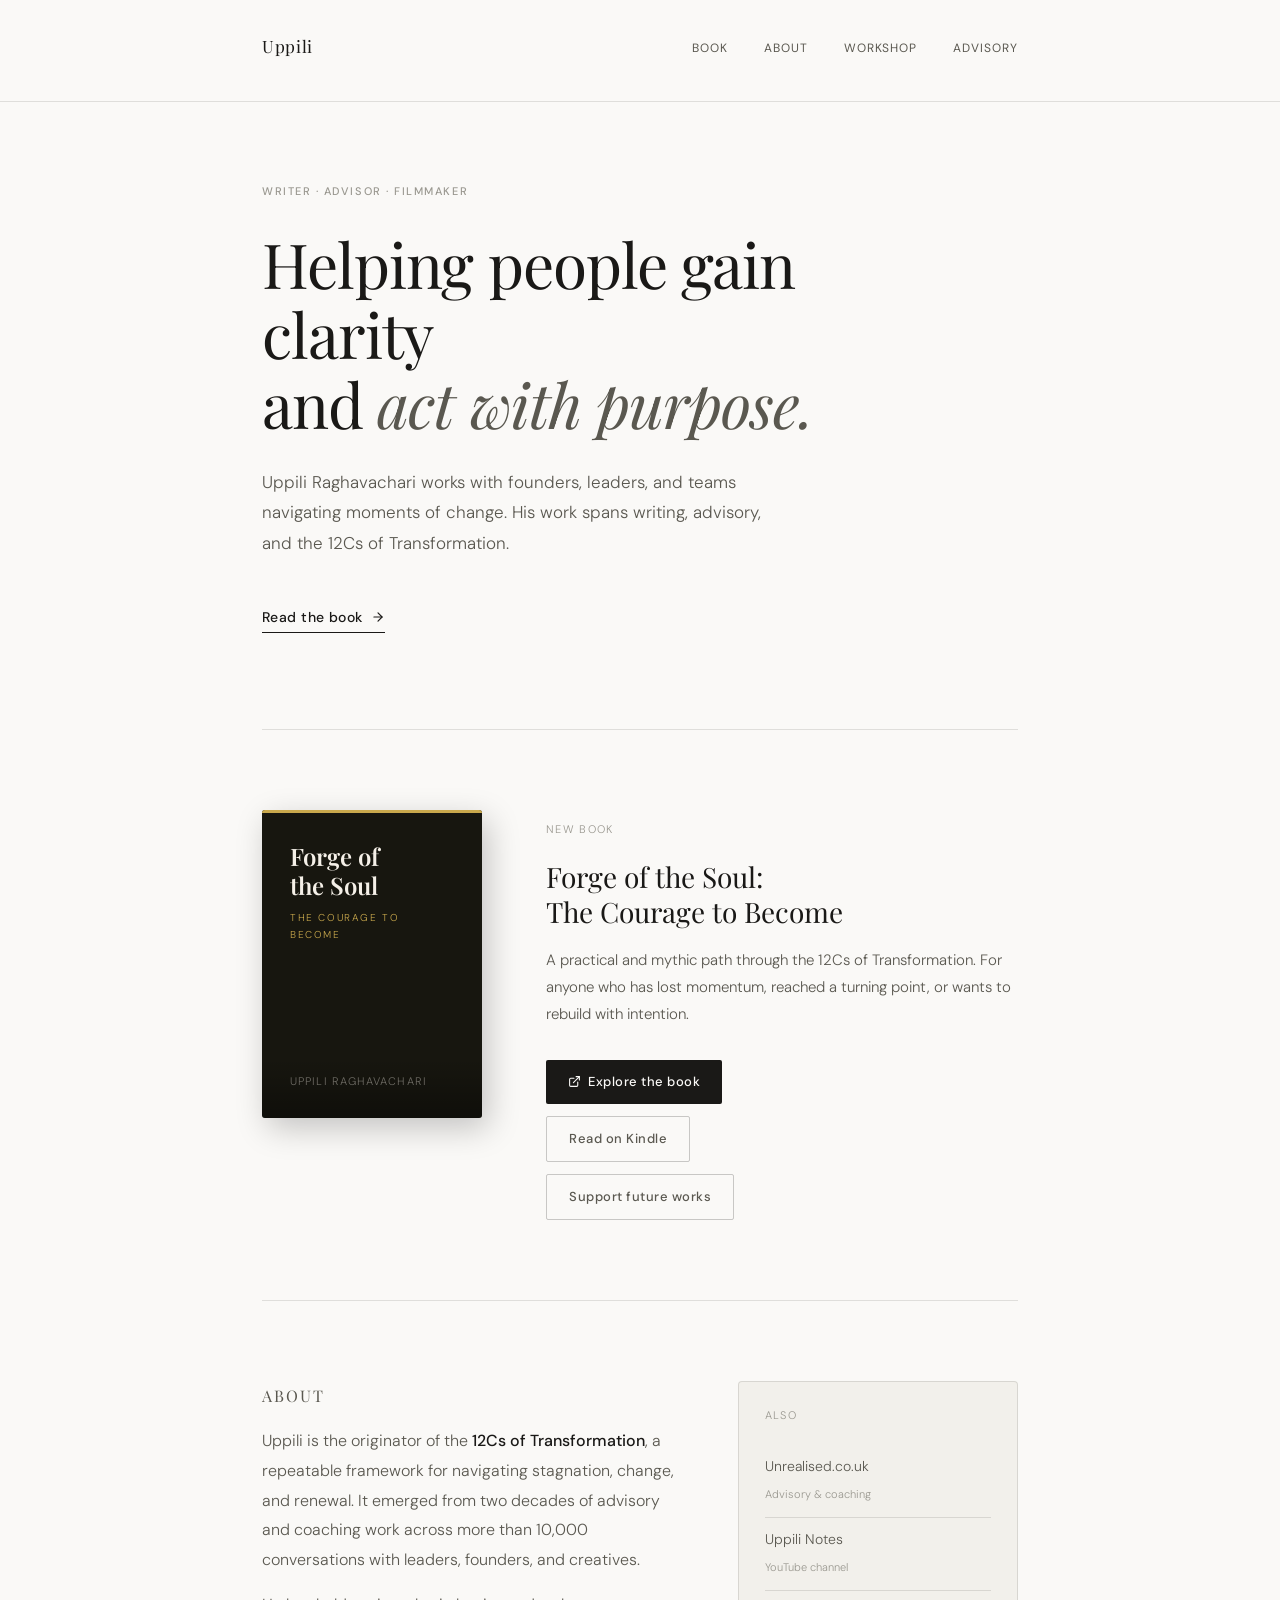
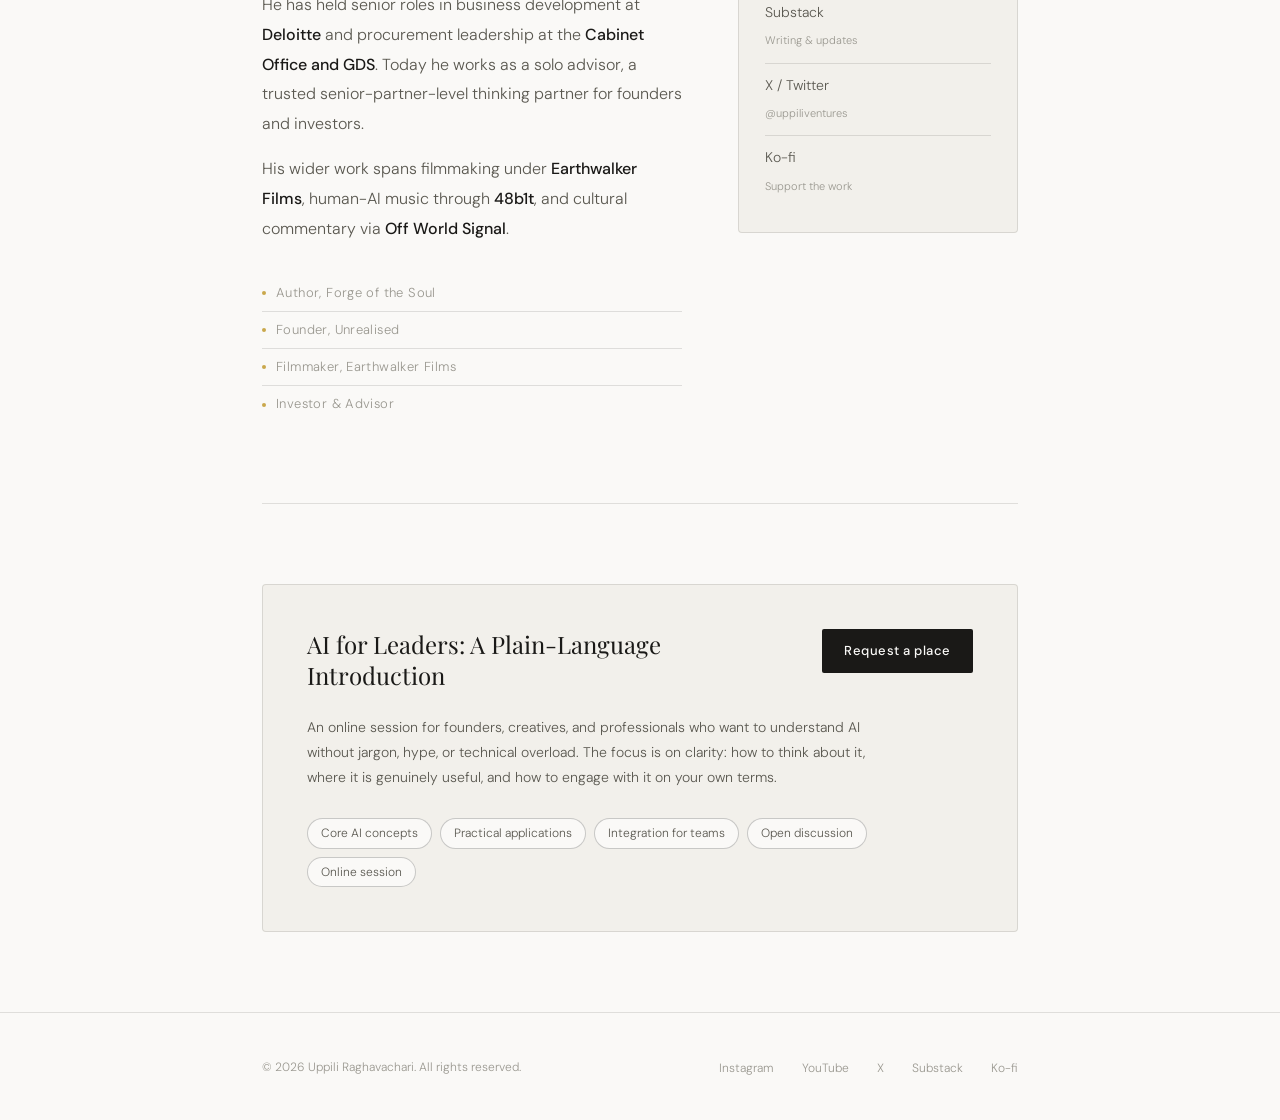
==== index.html @ 7fbfa886 "Add files via upload" ====
<!DOCTYPE html>
<html lang="en">
<head>
  <meta charset="UTF-8" />
  <meta name="viewport" content="width=device-width, initial-scale=1.0" />
  <title>Uppili Raghavachari</title>
  <meta name="description" content="Writer, advisor, and filmmaker. Helping founders and leaders gain clarity and make better decisions." />
  <meta property="og:title" content="Uppili Raghavachari" />
  <meta property="og:description" content="Writer, advisor, and filmmaker. Author of Forge of the Soul." />
  <meta property="og:type" content="website" />
  <meta property="og:url" content="https://uppili.org" />
  <meta name="twitter:card" content="summary_large_image" />
  <link rel="canonical" href="https://uppili.org" />
  <link rel="preconnect" href="https://fonts.googleapis.com" />
  <link rel="preconnect" href="https://fonts.gstatic.com" crossorigin />
  <link href="https://fonts.googleapis.com/css2?family=Playfair+Display:ital,wght@0,400;0,600;1,400&family=DM+Sans:opsz,wght@9..40,300;9..40,400;9..40,500&display=swap" rel="stylesheet" />
  <style>
    *, *::before, *::after {
      box-sizing: border-box;
      margin: 0;
      padding: 0;
    }

    :root {
      --color-bg: #faf9f7;
      --color-surface: #f2f0eb;
      --color-text: #1a1917;
      --color-text-secondary: #5a5850;
      --color-text-tertiary: #9a9890;
      --color-border: rgba(26, 25, 23, 0.12);
      --color-border-strong: rgba(26, 25, 23, 0.22);
      --color-gold: #c9a84c;
      --color-gold-light: #f5e9c8;
      --font-serif: 'Playfair Display', Georgia, serif;
      --font-sans: 'DM Sans', system-ui, sans-serif;
    }

    html {
      font-size: 16px;
      scroll-behavior: smooth;
    }

    body {
      background: var(--color-bg);
      color: var(--color-text);
      font-family: var(--font-sans);
      font-weight: 300;
      line-height: 1.7;
      -webkit-font-smoothing: antialiased;
    }

    a {
      color: inherit;
      text-decoration: none;
    }

    /* ── Layout ── */
    .container {
      max-width: 820px;
      margin: 0 auto;
      padding: 0 2rem;
    }

    /* ── Nav ── */
    .site-nav {
      padding: 2rem 0 2.5rem;
      border-bottom: 0.5px solid var(--color-border);
      margin-bottom: 5rem;
    }

    .site-nav .container {
      display: flex;
      justify-content: space-between;
      align-items: center;
    }

    .nav-logo {
      font-family: var(--font-serif);
      font-size: 17px;
      font-weight: 400;
      letter-spacing: 0.04em;
      color: var(--color-text);
    }

    .nav-links {
      display: flex;
      gap: 2.25rem;
      list-style: none;
    }

    .nav-links a {
      font-size: 12px;
      font-weight: 400;
      letter-spacing: 0.08em;
      text-transform: uppercase;
      color: var(--color-text-secondary);
      transition: color 0.2s;
    }

    .nav-links a:hover {
      color: var(--color-text);
    }

    /* ── Hero ── */
    .hero {
      margin-bottom: 6rem;
      opacity: 0;
      animation: fadeUp 0.7s ease forwards;
    }

    .hero-label {
      font-size: 11px;
      font-weight: 500;
      letter-spacing: 0.14em;
      text-transform: uppercase;
      color: var(--color-text-tertiary);
      margin-bottom: 1.75rem;
    }

    .hero-headline {
      font-family: var(--font-serif);
      font-size: clamp(40px, 6.5vw, 62px);
      font-weight: 400;
      line-height: 1.13;
      letter-spacing: -0.015em;
      color: var(--color-text);
      margin-bottom: 1.75rem;
      max-width: 640px;
    }

    .hero-headline em {
      font-style: italic;
      color: var(--color-text-secondary);
    }

    .hero-body {
      font-size: 17px;
      font-weight: 300;
      color: var(--color-text-secondary);
      line-height: 1.8;
      max-width: 500px;
      margin-bottom: 2.75rem;
    }

    .hero-cta {
      display: inline-flex;
      align-items: center;
      gap: 9px;
      font-size: 14px;
      font-weight: 500;
      letter-spacing: 0.03em;
      color: var(--color-text);
      border-bottom: 1.5px solid var(--color-text);
      padding-bottom: 3px;
      transition: opacity 0.2s;
    }

    .hero-cta:hover {
      opacity: 0.55;
    }

    .hero-cta svg {
      width: 14px;
      height: 14px;
      stroke: currentColor;
      fill: none;
      stroke-width: 2;
      stroke-linecap: round;
      stroke-linejoin: round;
    }

    /* ── Section Rule ── */
    .section-rule {
      border: none;
      border-top: 0.5px solid var(--color-border);
      margin: 5rem 0;
    }

    /* ── Book ── */
    .book-grid {
      display: grid;
      grid-template-columns: 220px 1fr;
      gap: 4rem;
      align-items: start;
      opacity: 0;
      animation: fadeUp 0.7s ease 0.15s forwards;
    }

    .book-cover {
      background: #17160f;
      border-radius: 3px;
      aspect-ratio: 5 / 7;
      display: flex;
      flex-direction: column;
      justify-content: space-between;
      padding: 2rem 1.75rem 1.75rem;
      position: relative;
      overflow: hidden;
      box-shadow: 6px 10px 32px rgba(0,0,0,0.22);
    }

    .book-cover::before {
      content: '';
      position: absolute;
      top: 0; left: 0; right: 0;
      height: 3px;
      background: var(--color-gold);
    }

    .book-cover::after {
      content: '';
      position: absolute;
      bottom: 0; left: 0; right: 0;
      height: 60px;
      background: linear-gradient(transparent, rgba(0,0,0,0.35));
    }

    .cover-title {
      font-family: var(--font-serif);
      font-size: 24px;
      font-weight: 600;
      color: #f5f0e8;
      line-height: 1.2;
    }

    .cover-subtitle {
      font-size: 10px;
      letter-spacing: 0.16em;
      text-transform: uppercase;
      color: var(--color-gold);
      margin-top: 0.6rem;
    }

    .cover-author {
      font-size: 11px;
      letter-spacing: 0.1em;
      text-transform: uppercase;
      color: rgba(245, 240, 232, 0.4);
      position: relative;
      z-index: 1;
    }

    .book-info {
      padding-top: 0.25rem;
    }

    .section-tag {
      display: inline-block;
      font-size: 11px;
      letter-spacing: 0.12em;
      text-transform: uppercase;
      color: var(--color-text-tertiary);
      margin-bottom: 1.25rem;
    }

    .book-title {
      font-family: var(--font-serif);
      font-size: 28px;
      font-weight: 400;
      line-height: 1.25;
      color: var(--color-text);
      margin-bottom: 1.1rem;
    }

    .book-desc {
      font-size: 15px;
      color: var(--color-text-secondary);
      line-height: 1.8;
      margin-bottom: 2rem;
    }

    .book-actions {
      display: flex;
      flex-direction: column;
      gap: 0.75rem;
      align-items: flex-start;
    }

    .btn {
      display: inline-flex;
      align-items: center;
      gap: 7px;
      font-family: var(--font-sans);
      font-size: 13px;
      font-weight: 500;
      letter-spacing: 0.04em;
      padding: 11px 22px;
      border-radius: 2px;
      cursor: pointer;
      transition: opacity 0.2s, background 0.2s;
      text-decoration: none;
    }

    .btn svg {
      width: 13px;
      height: 13px;
      stroke: currentColor;
      fill: none;
      stroke-width: 2;
      stroke-linecap: round;
      stroke-linejoin: round;
    }

    .btn-dark {
      background: var(--color-text);
      color: var(--color-bg);
      border: none;
    }

    .btn-dark:hover {
      opacity: 0.8;
    }

    .btn-outline {
      background: transparent;
      color: var(--color-text-secondary);
      border: 0.5px solid var(--color-border-strong);
    }

    .btn-outline:hover {
      color: var(--color-text);
      border-color: var(--color-text);
    }

    /* ── About ── */
    .about-grid {
      display: grid;
      grid-template-columns: 1fr 280px;
      gap: 3.5rem;
      align-items: start;
      opacity: 0;
      animation: fadeUp 0.7s ease 0.25s forwards;
    }

    .section-heading {
      font-family: var(--font-serif);
      font-size: 13px;
      font-weight: 400;
      letter-spacing: 0.12em;
      text-transform: uppercase;
      color: var(--color-text-tertiary);
      margin-bottom: 1.75rem;
    }

    .about-copy p {
      font-size: 16px;
      font-weight: 300;
      color: var(--color-text-secondary);
      line-height: 1.85;
      margin-bottom: 1rem;
    }

    .about-copy strong {
      color: var(--color-text);
      font-weight: 500;
    }

    .roles {
      list-style: none;
      margin-top: 2rem;
    }

    .roles li {
      font-size: 13px;
      font-weight: 300;
      color: var(--color-text-tertiary);
      letter-spacing: 0.03em;
      padding: 7px 0;
      border-bottom: 0.5px solid var(--color-border);
      display: flex;
      align-items: center;
      gap: 10px;
    }

    .roles li::before {
      content: '';
      width: 4px;
      height: 4px;
      border-radius: 50%;
      background: var(--color-gold);
      flex-shrink: 0;
    }

    .roles li:last-child {
      border-bottom: none;
    }

    /* ── Sidebar ── */
    .sidebar-card {
      background: var(--color-surface);
      border-radius: 4px;
      padding: 1.5rem 1.6rem;
      border: 0.5px solid var(--color-border);
    }

    .sidebar-heading {
      font-size: 11px;
      letter-spacing: 0.12em;
      text-transform: uppercase;
      color: var(--color-text-tertiary);
      margin-bottom: 1.25rem;
    }

    .sidebar-link {
      display: block;
      padding: 10px 0;
      border-bottom: 0.5px solid var(--color-border);
      transition: color 0.2s;
    }

    .sidebar-link:last-child {
      border-bottom: none;
    }

    .sidebar-link:hover .link-name {
      color: var(--color-text);
    }

    .link-name {
      font-size: 14px;
      color: var(--color-text-secondary);
      display: block;
      margin-bottom: 1px;
      transition: color 0.2s;
    }

    .link-label {
      font-size: 11px;
      color: var(--color-text-tertiary);
    }

    /* ── Workshop ── */
    .workshop-card {
      background: var(--color-surface);
      border: 0.5px solid var(--color-border);
      border-radius: 4px;
      padding: 2.75rem;
      opacity: 0;
      animation: fadeUp 0.7s ease 0.3s forwards;
    }

    .workshop-inner {
      display: flex;
      justify-content: space-between;
      align-items: flex-start;
      gap: 2rem;
      margin-bottom: 1.5rem;
    }

    .workshop-title {
      font-family: var(--font-serif);
      font-size: 24px;
      font-weight: 400;
      line-height: 1.3;
      color: var(--color-text);
      max-width: 380px;
    }

    .workshop-desc {
      font-size: 14px;
      font-weight: 300;
      color: var(--color-text-secondary);
      line-height: 1.8;
      margin-bottom: 1.75rem;
      max-width: 600px;
    }

    .pills {
      display: flex;
      flex-wrap: wrap;
      gap: 8px;
    }

    .pill {
      font-size: 12px;
      font-weight: 300;
      padding: 4px 13px;
      border-radius: 999px;
      background: var(--color-bg);
      border: 0.5px solid var(--color-border-strong);
      color: var(--color-text-secondary);
    }

    /* ── Footer ── */
    .site-footer {
      margin-top: 5rem;
      padding: 2.5rem 0;
      border-top: 0.5px solid var(--color-border);
    }

    .site-footer .container {
      display: flex;
      justify-content: space-between;
      align-items: center;
      flex-wrap: wrap;
      gap: 1rem;
    }

    .footer-copy {
      font-size: 12px;
      color: var(--color-text-tertiary);
    }

    .footer-links {
      display: flex;
      gap: 1.75rem;
      list-style: none;
    }

    .footer-links a {
      font-size: 12px;
      color: var(--color-text-tertiary);
      transition: color 0.2s;
    }

    .footer-links a:hover {
      color: var(--color-text);
    }

    /* ── Animations ── */
    @keyframes fadeUp {
      from { opacity: 0; transform: translateY(16px); }
      to   { opacity: 1; transform: translateY(0); }
    }

    /* ── Responsive ── */
    @media (max-width: 680px) {
      .container { padding: 0 1.25rem; }

      .site-nav .container {
        flex-direction: column;
        align-items: flex-start;
        gap: 1.25rem;
      }

      .nav-links { gap: 1.5rem; }

      .hero-headline { font-size: 36px; }

      .book-grid {
        grid-template-columns: 1fr;
        gap: 2rem;
      }

      .book-cover {
        max-width: 200px;
      }

      .about-grid {
        grid-template-columns: 1fr;
        gap: 2.5rem;
      }

      .workshop-inner {
        flex-direction: column;
      }

      .site-footer .container {
        flex-direction: column;
        align-items: flex-start;
      }
    }
  </style>
</head>
<body>

  <!-- Nav -->
  <header>
    <nav class="site-nav">
      <div class="container">
        <a class="nav-logo" href="/">Uppili</a>
        <ul class="nav-links">
          <li><a href="#book">Book</a></li>
          <li><a href="#about">About</a></li>
          <li><a href="#workshop">Workshop</a></li>
          <li><a href="https://unrealised.co.uk" target="_blank" rel="noopener">Advisory</a></li>
        </ul>
      </div>
    </nav>
  </header>

  <main>
    <div class="container">

      <!-- Hero -->
      <section class="hero">
        <p class="hero-label">Writer &middot; Advisor &middot; Filmmaker</p>
        <h1 class="hero-headline">
          Helping people gain clarity<br>
          and <em>act with purpose.</em>
        </h1>
        <p class="hero-body">
          Uppili Raghavachari works with founders, leaders, and teams navigating moments of change. His work spans writing, advisory, and the 12Cs of Transformation.
        </p>
        <a class="hero-cta" href="https://forgeofthesoul.com" target="_blank" rel="noopener">
          Read the book
          <svg viewBox="0 0 24 24" aria-hidden="true"><line x1="5" y1="12" x2="19" y2="12"/><polyline points="12 5 19 12 12 19"/></svg>
        </a>
      </section>

      <hr class="section-rule" />

      <!-- Book -->
      <section id="book" style="margin-bottom: 0;">
        <div class="book-grid">
          <div class="book-cover" aria-hidden="true">
            <div>
              <div class="cover-title">Forge of<br>the Soul</div>
              <div class="cover-subtitle">The Courage to Become</div>
            </div>
            <div class="cover-author">Uppili Raghavachari</div>
          </div>

          <div class="book-info">
            <span class="section-tag">New book</span>
            <h2 class="book-title">Forge of the Soul:<br>The Courage to Become</h2>
            <p class="book-desc">
              A practical and mythic path through the 12Cs of Transformation. For anyone who has lost momentum, reached a turning point, or wants to rebuild with intention.
            </p>
            <div class="book-actions">
              <a class="btn btn-dark" href="https://forgeofthesoul.com" target="_blank" rel="noopener">
                <svg viewBox="0 0 24 24" aria-hidden="true"><path d="M18 13v6a2 2 0 0 1-2 2H5a2 2 0 0 1-2-2V8a2 2 0 0 1 2-2h6"/><polyline points="15 3 21 3 21 9"/><line x1="10" y1="14" x2="21" y2="3"/></svg>
                Explore the book
              </a>
              <a class="btn btn-outline" href="https://amzn.to/3UYrM1H" target="_blank" rel="noopener">Read on Kindle</a>
              <a class="btn btn-outline" href="https://ko-fi.com/unrealised" target="_blank" rel="noopener">Support future works</a>
            </div>
          </div>
        </div>
      </section>

      <hr class="section-rule" />

      <!-- About -->
      <section id="about">
        <div class="about-grid">
          <div class="about-copy">
            <p class="section-heading">About</p>
            <p>
              Uppili is the originator of the <strong>12Cs of Transformation</strong>, a repeatable framework for navigating stagnation, change, and renewal. It emerged from two decades of advisory and coaching work across more than 10,000 conversations with leaders, founders, and creatives.
            </p>
            <p>
              He has held senior roles in business development at <strong>Deloitte</strong> and procurement leadership at the <strong>Cabinet Office and GDS</strong>. Today he works as a solo advisor, a trusted senior-partner-level thinking partner for founders and investors.
            </p>
            <p>
              His wider work spans filmmaking under <strong>Earthwalker Films</strong>, human-AI music through <strong>48b1t</strong>, and cultural commentary via <strong>Off World Signal</strong>.
            </p>
            <ul class="roles">
              <li>Author, Forge of the Soul</li>
              <li>Founder, Unrealised</li>
              <li>Filmmaker, Earthwalker Films</li>
              <li>Investor &amp; Advisor</li>
            </ul>
          </div>

          <div>
            <div class="sidebar-card">
              <p class="sidebar-heading">Also</p>
              <a class="sidebar-link" href="https://unrealised.co.uk" target="_blank" rel="noopener">
                <span class="link-name">Unrealised.co.uk</span>
                <span class="link-label">Advisory &amp; coaching</span>
              </a>
              <a class="sidebar-link" href="https://youtube.com/@uppiliventures" target="_blank" rel="noopener">
                <span class="link-name">Uppili Notes</span>
                <span class="link-label">YouTube channel</span>
              </a>
              <a class="sidebar-link" href="https://uppiliventures.substack.com" target="_blank" rel="noopener">
                <span class="link-name">Substack</span>
                <span class="link-label">Writing &amp; updates</span>
              </a>
              <a class="sidebar-link" href="https://x.com/uppiliventures" target="_blank" rel="noopener">
                <span class="link-name">X / Twitter</span>
                <span class="link-label">@uppiliventures</span>
              </a>
              <a class="sidebar-link" href="https://ko-fi.com/uppili" target="_blank" rel="noopener">
                <span class="link-name">Ko-fi</span>
                <span class="link-label">Support the work</span>
              </a>
            </div>
          </div>
        </div>
      </section>

      <hr class="section-rule" />

      <!-- Workshop -->
      <section id="workshop">
        <div class="workshop-card">
          <div class="workshop-inner">
            <h2 class="workshop-title">AI for Leaders: A Plain-Language Introduction</h2>
            <a class="btn btn-dark" href="https://buy.stripe.com/bJefZg52bbpkfvs771bZe01" target="_blank" rel="noopener">
              Request a place
            </a>
          </div>
          <p class="workshop-desc">
            An online session for founders, creatives, and professionals who want to understand AI without jargon, hype, or technical overload. The focus is on clarity: how to think about it, where it is genuinely useful, and how to engage with it on your own terms.
          </p>
          <div class="pills">
            <span class="pill">Core AI concepts</span>
            <span class="pill">Practical applications</span>
            <span class="pill">Integration for teams</span>
            <span class="pill">Open discussion</span>
            <span class="pill">Online session</span>
          </div>
        </div>
      </section>

    </div><!-- /container -->
  </main>

  <!-- Footer -->
  <footer class="site-footer">
    <div class="container">
      <p class="footer-copy">&copy; 2026 Uppili Raghavachari. All rights reserved.</p>
      <ul class="footer-links">
        <li><a href="https://instagram.com/uppiliventures" target="_blank" rel="noopener">Instagram</a></li>
        <li><a href="https://youtube.com/@uppiliventures" target="_blank" rel="noopener">YouTube</a></li>
        <li><a href="https://x.com/uppiliventures" target="_blank" rel="noopener">X</a></li>
        <li><a href="https://uppiliventures.substack.com" target="_blank" rel="noopener">Substack</a></li>
        <li><a href="https://ko-fi.com/uppili" target="_blank" rel="noopener">Ko-fi</a></li>
      </ul>
    </div>
  </footer>

</body>
</html>
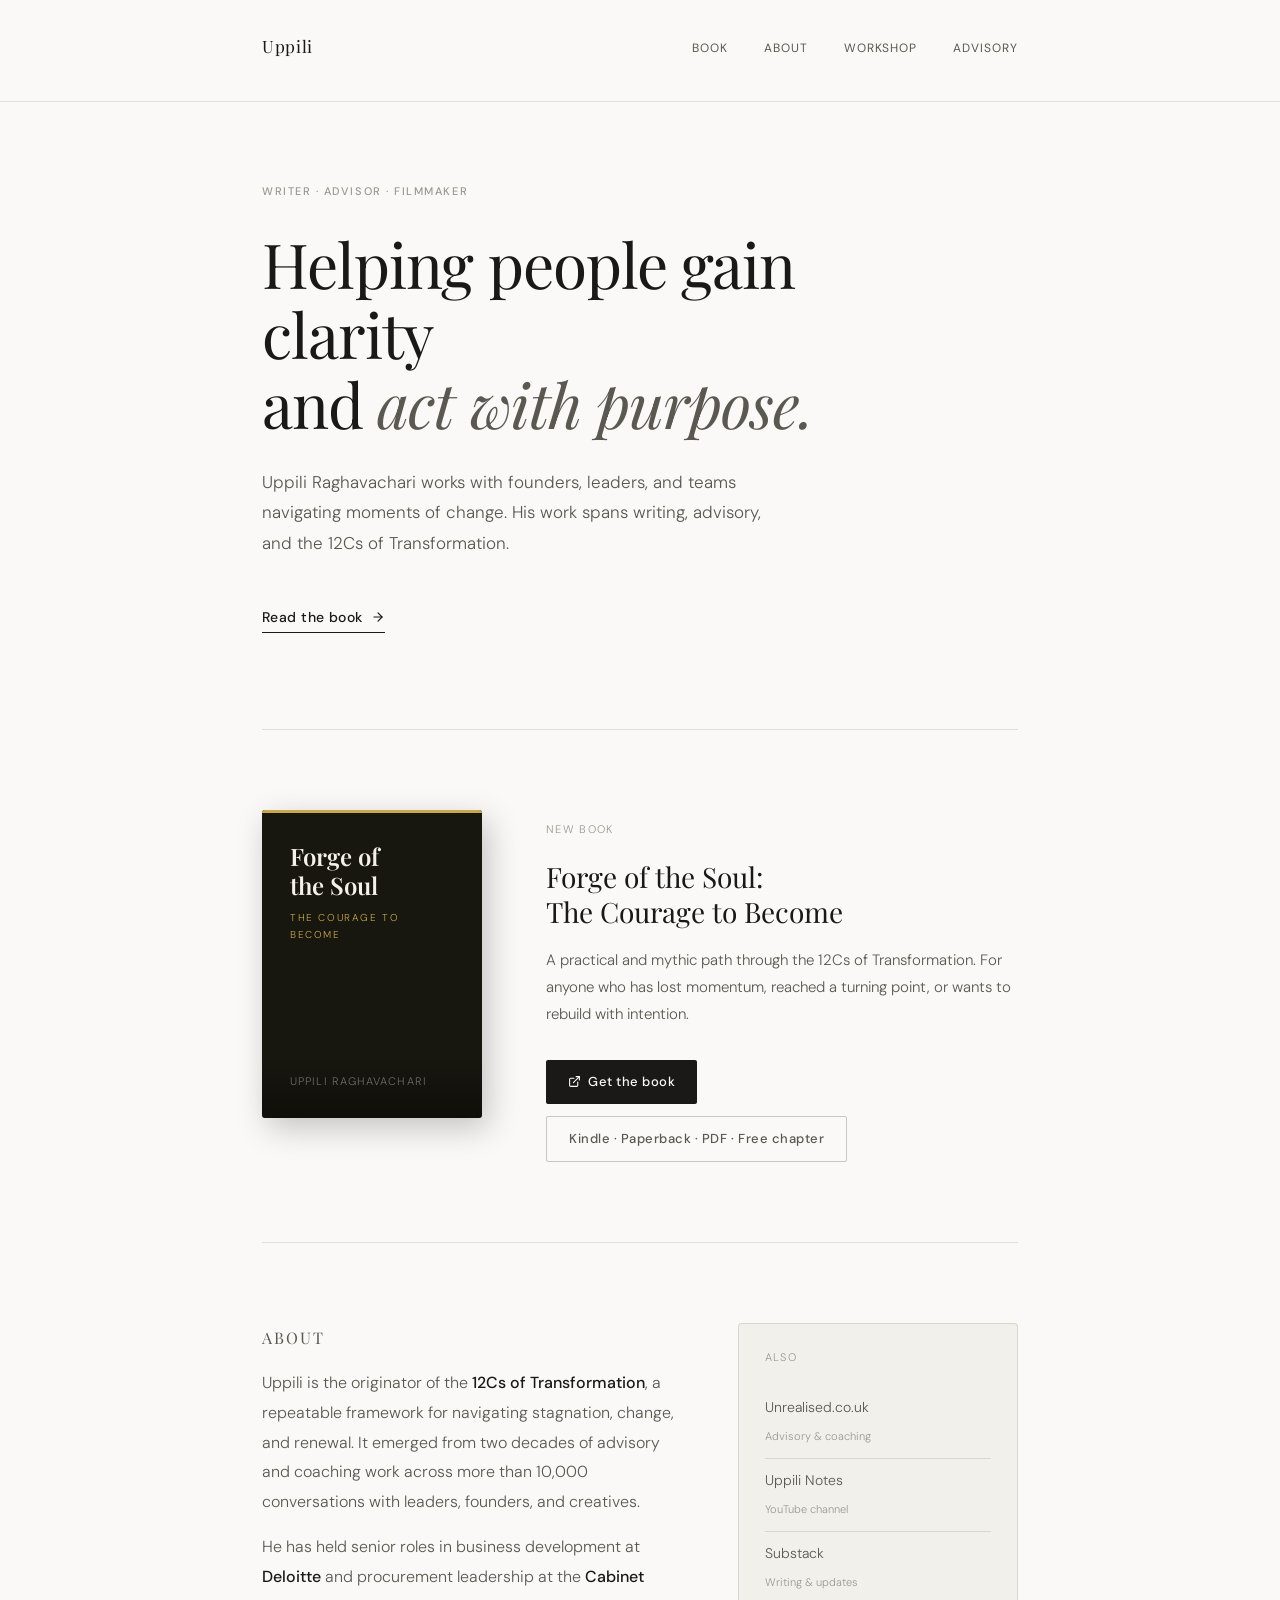
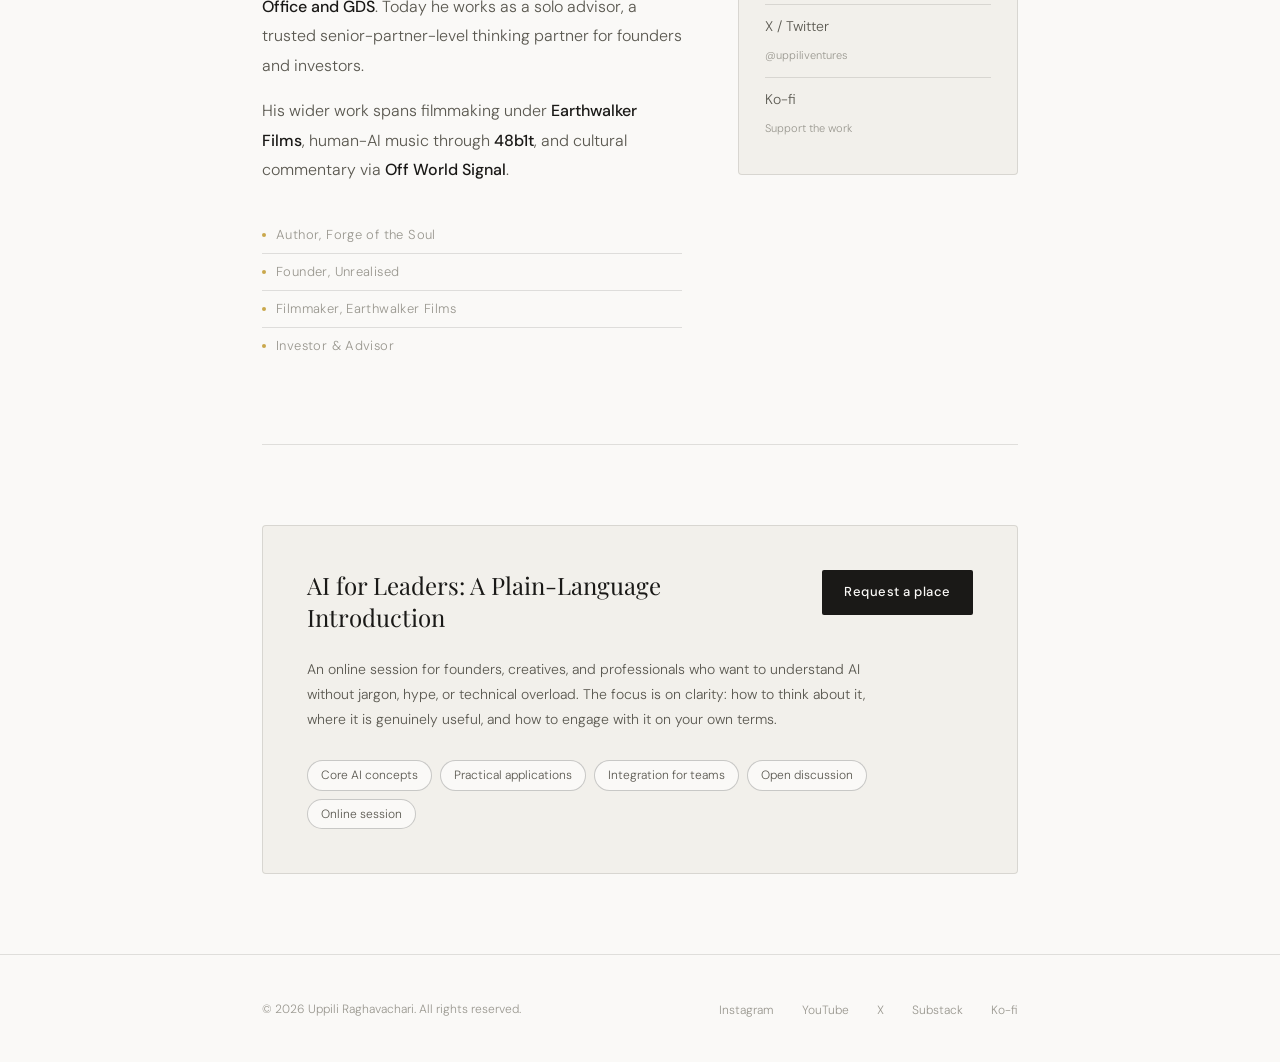
==== commit 492bc1b3: "Add files via upload" ====
--- a/index.html
+++ b/index.html
@@ -30,15 +30,11 @@
       --color-border: rgba(26, 25, 23, 0.12);
       --color-border-strong: rgba(26, 25, 23, 0.22);
       --color-gold: #c9a84c;
-      --color-gold-light: #f5e9c8;
       --font-serif: 'Playfair Display', Georgia, serif;
       --font-sans: 'DM Sans', system-ui, sans-serif;
     }
 
-    html {
-      font-size: 16px;
-      scroll-behavior: smooth;
-    }
+    html { font-size: 16px; scroll-behavior: smooth; }
 
     body {
       background: var(--color-bg);
@@ -49,522 +45,111 @@
       -webkit-font-smoothing: antialiased;
     }
 
-    a {
-      color: inherit;
-      text-decoration: none;
-    }
-
-    /* ── Layout ── */
-    .container {
-      max-width: 820px;
-      margin: 0 auto;
-      padding: 0 2rem;
-    }
-
-    /* ── Nav ── */
+    a { color: inherit; text-decoration: none; }
+
+    .container { max-width: 820px; margin: 0 auto; padding: 0 2rem; }
+
+    /* Nav */
     .site-nav {
       padding: 2rem 0 2.5rem;
       border-bottom: 0.5px solid var(--color-border);
       margin-bottom: 5rem;
     }
-
-    .site-nav .container {
-      display: flex;
-      justify-content: space-between;
-      align-items: center;
-    }
-
-    .nav-logo {
-      font-family: var(--font-serif);
-      font-size: 17px;
-      font-weight: 400;
-      letter-spacing: 0.04em;
-      color: var(--color-text);
-    }
-
-    .nav-links {
-      display: flex;
-      gap: 2.25rem;
-      list-style: none;
-    }
-
-    .nav-links a {
-      font-size: 12px;
-      font-weight: 400;
-      letter-spacing: 0.08em;
-      text-transform: uppercase;
-      color: var(--color-text-secondary);
-      transition: color 0.2s;
-    }
-
-    .nav-links a:hover {
-      color: var(--color-text);
-    }
-
-    /* ── Hero ── */
-    .hero {
-      margin-bottom: 6rem;
-      opacity: 0;
-      animation: fadeUp 0.7s ease forwards;
-    }
-
-    .hero-label {
-      font-size: 11px;
-      font-weight: 500;
-      letter-spacing: 0.14em;
-      text-transform: uppercase;
-      color: var(--color-text-tertiary);
-      margin-bottom: 1.75rem;
-    }
-
-    .hero-headline {
-      font-family: var(--font-serif);
-      font-size: clamp(40px, 6.5vw, 62px);
-      font-weight: 400;
-      line-height: 1.13;
-      letter-spacing: -0.015em;
-      color: var(--color-text);
-      margin-bottom: 1.75rem;
-      max-width: 640px;
-    }
-
-    .hero-headline em {
-      font-style: italic;
-      color: var(--color-text-secondary);
-    }
-
-    .hero-body {
-      font-size: 17px;
-      font-weight: 300;
-      color: var(--color-text-secondary);
-      line-height: 1.8;
-      max-width: 500px;
-      margin-bottom: 2.75rem;
-    }
-
-    .hero-cta {
-      display: inline-flex;
-      align-items: center;
-      gap: 9px;
-      font-size: 14px;
-      font-weight: 500;
-      letter-spacing: 0.03em;
-      color: var(--color-text);
-      border-bottom: 1.5px solid var(--color-text);
-      padding-bottom: 3px;
-      transition: opacity 0.2s;
-    }
-
-    .hero-cta:hover {
-      opacity: 0.55;
-    }
-
-    .hero-cta svg {
-      width: 14px;
-      height: 14px;
-      stroke: currentColor;
-      fill: none;
-      stroke-width: 2;
-      stroke-linecap: round;
-      stroke-linejoin: round;
-    }
-
-    /* ── Section Rule ── */
-    .section-rule {
-      border: none;
-      border-top: 0.5px solid var(--color-border);
-      margin: 5rem 0;
-    }
-
-    /* ── Book ── */
-    .book-grid {
-      display: grid;
-      grid-template-columns: 220px 1fr;
-      gap: 4rem;
-      align-items: start;
-      opacity: 0;
-      animation: fadeUp 0.7s ease 0.15s forwards;
-    }
-
-    .book-cover {
-      background: #17160f;
-      border-radius: 3px;
-      aspect-ratio: 5 / 7;
-      display: flex;
-      flex-direction: column;
-      justify-content: space-between;
-      padding: 2rem 1.75rem 1.75rem;
-      position: relative;
-      overflow: hidden;
-      box-shadow: 6px 10px 32px rgba(0,0,0,0.22);
-    }
-
-    .book-cover::before {
-      content: '';
-      position: absolute;
-      top: 0; left: 0; right: 0;
-      height: 3px;
-      background: var(--color-gold);
-    }
-
-    .book-cover::after {
-      content: '';
-      position: absolute;
-      bottom: 0; left: 0; right: 0;
-      height: 60px;
-      background: linear-gradient(transparent, rgba(0,0,0,0.35));
-    }
-
-    .cover-title {
-      font-family: var(--font-serif);
-      font-size: 24px;
-      font-weight: 600;
-      color: #f5f0e8;
-      line-height: 1.2;
-    }
-
-    .cover-subtitle {
-      font-size: 10px;
-      letter-spacing: 0.16em;
-      text-transform: uppercase;
-      color: var(--color-gold);
-      margin-top: 0.6rem;
-    }
-
-    .cover-author {
-      font-size: 11px;
-      letter-spacing: 0.1em;
-      text-transform: uppercase;
-      color: rgba(245, 240, 232, 0.4);
-      position: relative;
-      z-index: 1;
-    }
-
-    .book-info {
-      padding-top: 0.25rem;
-    }
-
-    .section-tag {
-      display: inline-block;
-      font-size: 11px;
-      letter-spacing: 0.12em;
-      text-transform: uppercase;
-      color: var(--color-text-tertiary);
-      margin-bottom: 1.25rem;
-    }
-
-    .book-title {
-      font-family: var(--font-serif);
-      font-size: 28px;
-      font-weight: 400;
-      line-height: 1.25;
-      color: var(--color-text);
-      margin-bottom: 1.1rem;
-    }
-
-    .book-desc {
-      font-size: 15px;
-      color: var(--color-text-secondary);
-      line-height: 1.8;
-      margin-bottom: 2rem;
-    }
-
-    .book-actions {
-      display: flex;
-      flex-direction: column;
-      gap: 0.75rem;
-      align-items: flex-start;
-    }
-
-    .btn {
-      display: inline-flex;
-      align-items: center;
-      gap: 7px;
-      font-family: var(--font-sans);
-      font-size: 13px;
-      font-weight: 500;
-      letter-spacing: 0.04em;
-      padding: 11px 22px;
-      border-radius: 2px;
-      cursor: pointer;
-      transition: opacity 0.2s, background 0.2s;
-      text-decoration: none;
-    }
-
-    .btn svg {
-      width: 13px;
-      height: 13px;
-      stroke: currentColor;
-      fill: none;
-      stroke-width: 2;
-      stroke-linecap: round;
-      stroke-linejoin: round;
-    }
-
-    .btn-dark {
-      background: var(--color-text);
-      color: var(--color-bg);
-      border: none;
-    }
-
-    .btn-dark:hover {
-      opacity: 0.8;
-    }
-
-    .btn-outline {
-      background: transparent;
-      color: var(--color-text-secondary);
-      border: 0.5px solid var(--color-border-strong);
-    }
-
-    .btn-outline:hover {
-      color: var(--color-text);
-      border-color: var(--color-text);
-    }
-
-    /* ── About ── */
-    .about-grid {
-      display: grid;
-      grid-template-columns: 1fr 280px;
-      gap: 3.5rem;
-      align-items: start;
-      opacity: 0;
-      animation: fadeUp 0.7s ease 0.25s forwards;
-    }
-
-    .section-heading {
-      font-family: var(--font-serif);
-      font-size: 13px;
-      font-weight: 400;
-      letter-spacing: 0.12em;
-      text-transform: uppercase;
-      color: var(--color-text-tertiary);
-      margin-bottom: 1.75rem;
-    }
-
-    .about-copy p {
-      font-size: 16px;
-      font-weight: 300;
-      color: var(--color-text-secondary);
-      line-height: 1.85;
-      margin-bottom: 1rem;
-    }
-
-    .about-copy strong {
-      color: var(--color-text);
-      font-weight: 500;
-    }
-
-    .roles {
-      list-style: none;
-      margin-top: 2rem;
-    }
-
-    .roles li {
-      font-size: 13px;
-      font-weight: 300;
-      color: var(--color-text-tertiary);
-      letter-spacing: 0.03em;
-      padding: 7px 0;
-      border-bottom: 0.5px solid var(--color-border);
-      display: flex;
-      align-items: center;
-      gap: 10px;
-    }
-
-    .roles li::before {
-      content: '';
-      width: 4px;
-      height: 4px;
-      border-radius: 50%;
-      background: var(--color-gold);
-      flex-shrink: 0;
-    }
-
-    .roles li:last-child {
-      border-bottom: none;
-    }
-
-    /* ── Sidebar ── */
-    .sidebar-card {
-      background: var(--color-surface);
-      border-radius: 4px;
-      padding: 1.5rem 1.6rem;
-      border: 0.5px solid var(--color-border);
-    }
-
-    .sidebar-heading {
-      font-size: 11px;
-      letter-spacing: 0.12em;
-      text-transform: uppercase;
-      color: var(--color-text-tertiary);
-      margin-bottom: 1.25rem;
-    }
-
-    .sidebar-link {
-      display: block;
-      padding: 10px 0;
-      border-bottom: 0.5px solid var(--color-border);
-      transition: color 0.2s;
-    }
-
-    .sidebar-link:last-child {
-      border-bottom: none;
-    }
-
-    .sidebar-link:hover .link-name {
-      color: var(--color-text);
-    }
-
-    .link-name {
-      font-size: 14px;
-      color: var(--color-text-secondary);
-      display: block;
-      margin-bottom: 1px;
-      transition: color 0.2s;
-    }
-
-    .link-label {
-      font-size: 11px;
-      color: var(--color-text-tertiary);
-    }
-
-    /* ── Workshop ── */
-    .workshop-card {
-      background: var(--color-surface);
-      border: 0.5px solid var(--color-border);
-      border-radius: 4px;
-      padding: 2.75rem;
-      opacity: 0;
-      animation: fadeUp 0.7s ease 0.3s forwards;
-    }
-
-    .workshop-inner {
-      display: flex;
-      justify-content: space-between;
-      align-items: flex-start;
-      gap: 2rem;
-      margin-bottom: 1.5rem;
-    }
-
-    .workshop-title {
-      font-family: var(--font-serif);
-      font-size: 24px;
-      font-weight: 400;
-      line-height: 1.3;
-      color: var(--color-text);
-      max-width: 380px;
-    }
-
-    .workshop-desc {
-      font-size: 14px;
-      font-weight: 300;
-      color: var(--color-text-secondary);
-      line-height: 1.8;
-      margin-bottom: 1.75rem;
-      max-width: 600px;
-    }
-
-    .pills {
-      display: flex;
-      flex-wrap: wrap;
-      gap: 8px;
-    }
-
-    .pill {
-      font-size: 12px;
-      font-weight: 300;
-      padding: 4px 13px;
-      border-radius: 999px;
-      background: var(--color-bg);
-      border: 0.5px solid var(--color-border-strong);
-      color: var(--color-text-secondary);
-    }
-
-    /* ── Footer ── */
-    .site-footer {
-      margin-top: 5rem;
-      padding: 2.5rem 0;
-      border-top: 0.5px solid var(--color-border);
-    }
-
-    .site-footer .container {
-      display: flex;
-      justify-content: space-between;
-      align-items: center;
-      flex-wrap: wrap;
-      gap: 1rem;
-    }
-
-    .footer-copy {
-      font-size: 12px;
-      color: var(--color-text-tertiary);
-    }
-
-    .footer-links {
-      display: flex;
-      gap: 1.75rem;
-      list-style: none;
-    }
-
-    .footer-links a {
-      font-size: 12px;
-      color: var(--color-text-tertiary);
-      transition: color 0.2s;
-    }
-
-    .footer-links a:hover {
-      color: var(--color-text);
-    }
-
-    /* ── Animations ── */
+    .site-nav .container { display: flex; justify-content: space-between; align-items: center; }
+    .nav-logo { font-family: var(--font-serif); font-size: 17px; font-weight: 400; letter-spacing: 0.04em; }
+    .nav-links { display: flex; gap: 2.25rem; list-style: none; }
+    .nav-links a { font-size: 12px; font-weight: 400; letter-spacing: 0.08em; text-transform: uppercase; color: var(--color-text-secondary); transition: color 0.2s; }
+    .nav-links a:hover { color: var(--color-text); }
+
+    /* Hero */
+    .hero { margin-bottom: 6rem; opacity: 0; animation: fadeUp 0.7s ease forwards; }
+    .hero-label { font-size: 11px; font-weight: 500; letter-spacing: 0.14em; text-transform: uppercase; color: var(--color-text-tertiary); margin-bottom: 1.75rem; }
+    .hero-headline { font-family: var(--font-serif); font-size: clamp(40px, 6.5vw, 62px); font-weight: 400; line-height: 1.13; letter-spacing: -0.015em; margin-bottom: 1.75rem; max-width: 640px; }
+    .hero-headline em { font-style: italic; color: var(--color-text-secondary); }
+    .hero-body { font-size: 17px; font-weight: 300; color: var(--color-text-secondary); line-height: 1.8; max-width: 500px; margin-bottom: 2.75rem; }
+    .hero-cta { display: inline-flex; align-items: center; gap: 9px; font-size: 14px; font-weight: 500; letter-spacing: 0.03em; border-bottom: 1.5px solid var(--color-text); padding-bottom: 3px; transition: opacity 0.2s; }
+    .hero-cta:hover { opacity: 0.55; }
+    .hero-cta svg { width: 14px; height: 14px; stroke: currentColor; fill: none; stroke-width: 2; stroke-linecap: round; stroke-linejoin: round; }
+
+    .section-rule { border: none; border-top: 0.5px solid var(--color-border); margin: 5rem 0; }
+
+    /* Book */
+    .book-grid { display: grid; grid-template-columns: 220px 1fr; gap: 4rem; align-items: start; opacity: 0; animation: fadeUp 0.7s ease 0.15s forwards; }
+    .book-cover { background: #17160f; border-radius: 3px; aspect-ratio: 5 / 7; display: flex; flex-direction: column; justify-content: space-between; padding: 2rem 1.75rem 1.75rem; position: relative; overflow: hidden; box-shadow: 6px 10px 32px rgba(0,0,0,0.22); }
+    .book-cover::before { content: ''; position: absolute; top: 0; left: 0; right: 0; height: 3px; background: var(--color-gold); }
+    .book-cover::after { content: ''; position: absolute; bottom: 0; left: 0; right: 0; height: 60px; background: linear-gradient(transparent, rgba(0,0,0,0.35)); }
+    .cover-title { font-family: var(--font-serif); font-size: 24px; font-weight: 600; color: #f5f0e8; line-height: 1.2; }
+    .cover-subtitle { font-size: 10px; letter-spacing: 0.16em; text-transform: uppercase; color: var(--color-gold); margin-top: 0.6rem; }
+    .cover-author { font-size: 11px; letter-spacing: 0.1em; text-transform: uppercase; color: rgba(245,240,232,0.4); position: relative; z-index: 1; }
+    .book-info { padding-top: 0.25rem; }
+    .section-tag { display: inline-block; font-size: 11px; letter-spacing: 0.12em; text-transform: uppercase; color: var(--color-text-tertiary); margin-bottom: 1.25rem; }
+    .book-title { font-family: var(--font-serif); font-size: 28px; font-weight: 400; line-height: 1.25; margin-bottom: 1.1rem; }
+    .book-desc { font-size: 15px; color: var(--color-text-secondary); line-height: 1.8; margin-bottom: 2rem; }
+    .book-actions { display: flex; flex-direction: column; gap: 0.75rem; align-items: flex-start; }
+
+    /* Buttons */
+    .btn { display: inline-flex; align-items: center; gap: 7px; font-family: var(--font-sans); font-size: 13px; font-weight: 500; letter-spacing: 0.04em; padding: 11px 22px; border-radius: 2px; cursor: pointer; transition: opacity 0.2s; text-decoration: none; }
+    .btn svg { width: 13px; height: 13px; stroke: currentColor; fill: none; stroke-width: 2; stroke-linecap: round; stroke-linejoin: round; }
+    .btn-dark { background: var(--color-text); color: var(--color-bg); border: none; }
+    .btn-dark:hover { opacity: 0.8; }
+    .btn-outline { background: transparent; color: var(--color-text-secondary); border: 0.5px solid var(--color-border-strong); }
+    .btn-outline:hover { color: var(--color-text); border-color: var(--color-text); }
+
+    /* About */
+    .about-grid { display: grid; grid-template-columns: 1fr 280px; gap: 3.5rem; align-items: start; opacity: 0; animation: fadeUp 0.7s ease 0.25s forwards; }
+    .section-heading { font-family: var(--font-serif); font-size: 13px; font-weight: 400; letter-spacing: 0.12em; text-transform: uppercase; color: var(--color-text-tertiary); margin-bottom: 1.75rem; }
+    .about-copy p { font-size: 16px; font-weight: 300; color: var(--color-text-secondary); line-height: 1.85; margin-bottom: 1rem; }
+    .about-copy strong { color: var(--color-text); font-weight: 500; }
+    .roles { list-style: none; margin-top: 2rem; }
+    .roles li { font-size: 13px; font-weight: 300; color: var(--color-text-tertiary); letter-spacing: 0.03em; padding: 7px 0; border-bottom: 0.5px solid var(--color-border); display: flex; align-items: center; gap: 10px; }
+    .roles li::before { content: ''; width: 4px; height: 4px; border-radius: 50%; background: var(--color-gold); flex-shrink: 0; }
+    .roles li:last-child { border-bottom: none; }
+
+    /* Sidebar */
+    .sidebar-card { background: var(--color-surface); border-radius: 4px; padding: 1.5rem 1.6rem; border: 0.5px solid var(--color-border); }
+    .sidebar-heading { font-size: 11px; letter-spacing: 0.12em; text-transform: uppercase; color: var(--color-text-tertiary); margin-bottom: 1.25rem; }
+    .sidebar-link { display: block; padding: 10px 0; border-bottom: 0.5px solid var(--color-border); }
+    .sidebar-link:last-child { border-bottom: none; }
+    .sidebar-link:hover .link-name { color: var(--color-text); }
+    .link-name { font-size: 14px; color: var(--color-text-secondary); display: block; margin-bottom: 1px; transition: color 0.2s; }
+    .link-label { font-size: 11px; color: var(--color-text-tertiary); }
+
+    /* Workshop */
+    .workshop-card { background: var(--color-surface); border: 0.5px solid var(--color-border); border-radius: 4px; padding: 2.75rem; opacity: 0; animation: fadeUp 0.7s ease 0.3s forwards; }
+    .workshop-inner { display: flex; justify-content: space-between; align-items: flex-start; gap: 2rem; margin-bottom: 1.5rem; }
+    .workshop-title { font-family: var(--font-serif); font-size: 24px; font-weight: 400; line-height: 1.3; max-width: 380px; }
+    .workshop-desc { font-size: 14px; font-weight: 300; color: var(--color-text-secondary); line-height: 1.8; margin-bottom: 1.75rem; max-width: 600px; }
+    .pills { display: flex; flex-wrap: wrap; gap: 8px; }
+    .pill { font-size: 12px; font-weight: 300; padding: 4px 13px; border-radius: 999px; background: var(--color-bg); border: 0.5px solid var(--color-border-strong); color: var(--color-text-secondary); }
+
+    /* Footer */
+    .site-footer { margin-top: 5rem; padding: 2.5rem 0; border-top: 0.5px solid var(--color-border); }
+    .site-footer .container { display: flex; justify-content: space-between; align-items: center; flex-wrap: wrap; gap: 1rem; }
+    .footer-copy { font-size: 12px; color: var(--color-text-tertiary); }
+    .footer-links { display: flex; gap: 1.75rem; list-style: none; }
+    .footer-links a { font-size: 12px; color: var(--color-text-tertiary); transition: color 0.2s; }
+    .footer-links a:hover { color: var(--color-text); }
+
     @keyframes fadeUp {
       from { opacity: 0; transform: translateY(16px); }
       to   { opacity: 1; transform: translateY(0); }
     }
 
-    /* ── Responsive ── */
     @media (max-width: 680px) {
       .container { padding: 0 1.25rem; }
-
-      .site-nav .container {
-        flex-direction: column;
-        align-items: flex-start;
-        gap: 1.25rem;
-      }
-
+      .site-nav .container { flex-direction: column; align-items: flex-start; gap: 1.25rem; }
       .nav-links { gap: 1.5rem; }
-
       .hero-headline { font-size: 36px; }
-
-      .book-grid {
-        grid-template-columns: 1fr;
-        gap: 2rem;
-      }
-
-      .book-cover {
-        max-width: 200px;
-      }
-
-      .about-grid {
-        grid-template-columns: 1fr;
-        gap: 2.5rem;
-      }
-
-      .workshop-inner {
-        flex-direction: column;
-      }
-
-      .site-footer .container {
-        flex-direction: column;
-        align-items: flex-start;
-      }
+      .book-grid { grid-template-columns: 1fr; gap: 2rem; }
+      .book-cover { max-width: 200px; }
+      .about-grid { grid-template-columns: 1fr; gap: 2.5rem; }
+      .workshop-inner { flex-direction: column; }
+      .site-footer .container { flex-direction: column; align-items: flex-start; }
     }
   </style>
 </head>
 <body>
 
-  <!-- Nav -->
   <header>
     <nav class="site-nav">
       <div class="container">
@@ -592,7 +177,7 @@
         <p class="hero-body">
           Uppili Raghavachari works with founders, leaders, and teams navigating moments of change. His work spans writing, advisory, and the 12Cs of Transformation.
         </p>
-        <a class="hero-cta" href="https://forgeofthesoul.com" target="_blank" rel="noopener">
+        <a class="hero-cta" href="https://book.forgeofthesoul.com" target="_blank" rel="noopener">
           Read the book
           <svg viewBox="0 0 24 24" aria-hidden="true"><line x1="5" y1="12" x2="19" y2="12"/><polyline points="12 5 19 12 12 19"/></svg>
         </a>
@@ -601,7 +186,7 @@
       <hr class="section-rule" />
 
       <!-- Book -->
-      <section id="book" style="margin-bottom: 0;">
+      <section id="book">
         <div class="book-grid">
           <div class="book-cover" aria-hidden="true">
             <div>
@@ -618,12 +203,11 @@
               A practical and mythic path through the 12Cs of Transformation. For anyone who has lost momentum, reached a turning point, or wants to rebuild with intention.
             </p>
             <div class="book-actions">
-              <a class="btn btn-dark" href="https://forgeofthesoul.com" target="_blank" rel="noopener">
+              <a class="btn btn-dark" href="https://book.forgeofthesoul.com" target="_blank" rel="noopener">
                 <svg viewBox="0 0 24 24" aria-hidden="true"><path d="M18 13v6a2 2 0 0 1-2 2H5a2 2 0 0 1-2-2V8a2 2 0 0 1 2-2h6"/><polyline points="15 3 21 3 21 9"/><line x1="10" y1="14" x2="21" y2="3"/></svg>
-                Explore the book
-              </a>
-              <a class="btn btn-outline" href="https://amzn.to/3UYrM1H" target="_blank" rel="noopener">Read on Kindle</a>
-              <a class="btn btn-outline" href="https://ko-fi.com/unrealised" target="_blank" rel="noopener">Support future works</a>
+                Get the book
+              </a>
+              <a class="btn btn-outline" href="https://book.forgeofthesoul.com" target="_blank" rel="noopener">Kindle &middot; Paperback &middot; PDF &middot; Free chapter</a>
             </div>
           </div>
         </div>
@@ -705,10 +289,9 @@
         </div>
       </section>
 
-    </div><!-- /container -->
+    </div>
   </main>
 
-  <!-- Footer -->
   <footer class="site-footer">
     <div class="container">
       <p class="footer-copy">&copy; 2026 Uppili Raghavachari. All rights reserved.</p>
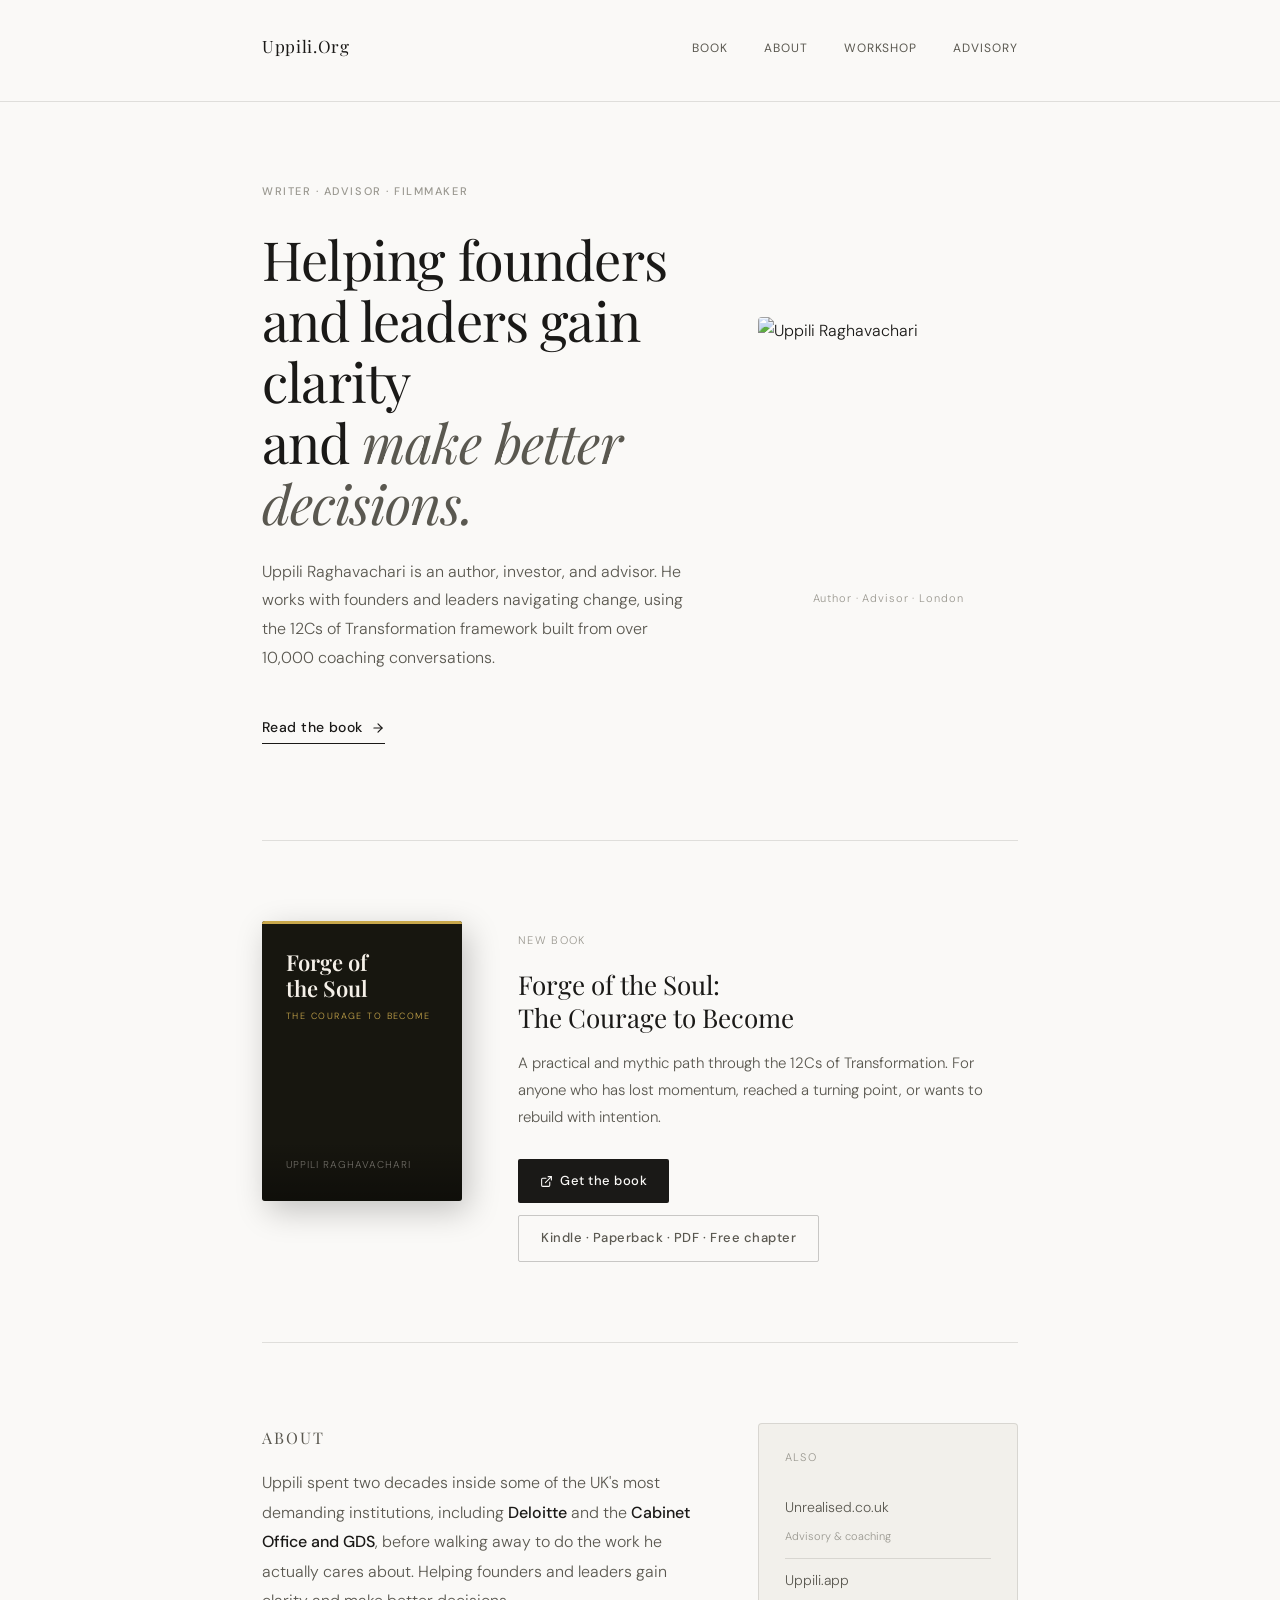
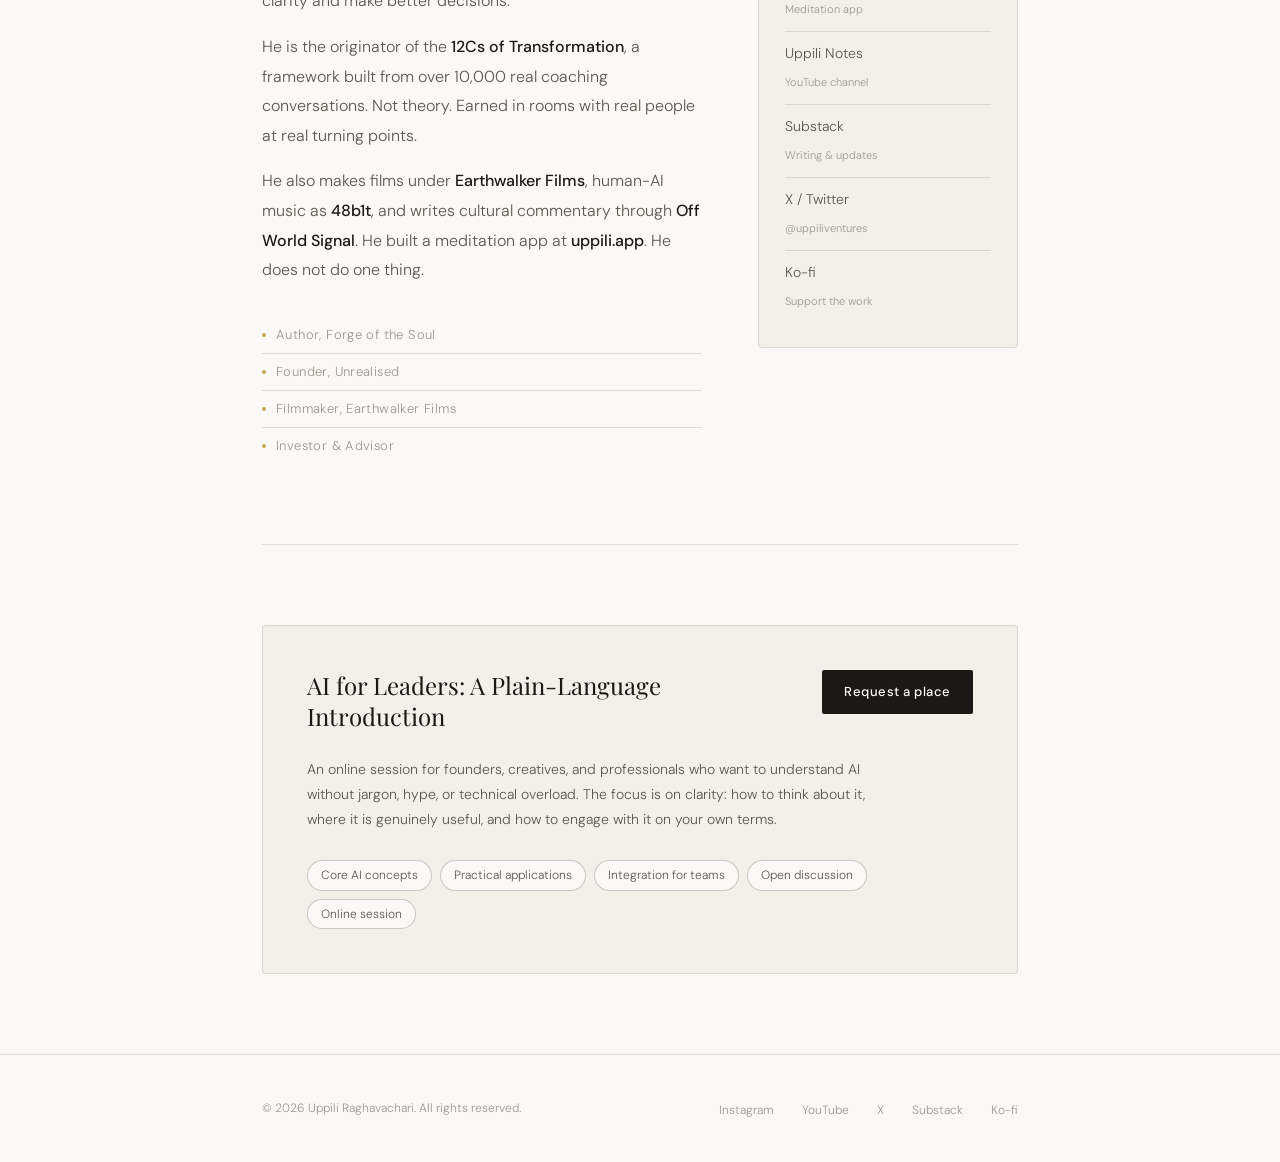
==== commit 57f0c83b: "Add files via upload" ====
--- a/index.html
+++ b/index.html
@@ -15,11 +15,7 @@
   <link rel="preconnect" href="https://fonts.gstatic.com" crossorigin />
   <link href="https://fonts.googleapis.com/css2?family=Playfair+Display:ital,wght@0,400;0,600;1,400&family=DM+Sans:opsz,wght@9..40,300;9..40,400;9..40,500&display=swap" rel="stylesheet" />
   <style>
-    *, *::before, *::after {
-      box-sizing: border-box;
-      margin: 0;
-      padding: 0;
-    }
+    *, *::before, *::after { box-sizing: border-box; margin: 0; padding: 0; }
 
     :root {
       --color-bg: #faf9f7;
@@ -46,15 +42,10 @@
     }
 
     a { color: inherit; text-decoration: none; }
-
     .container { max-width: 820px; margin: 0 auto; padding: 0 2rem; }
 
     /* Nav */
-    .site-nav {
-      padding: 2rem 0 2.5rem;
-      border-bottom: 0.5px solid var(--color-border);
-      margin-bottom: 5rem;
-    }
+    .site-nav { padding: 2rem 0 2.5rem; border-bottom: 0.5px solid var(--color-border); margin-bottom: 5rem; }
     .site-nav .container { display: flex; justify-content: space-between; align-items: center; }
     .nav-logo { font-family: var(--font-serif); font-size: 17px; font-weight: 400; letter-spacing: 0.04em; }
     .nav-links { display: flex; gap: 2.25rem; list-style: none; }
@@ -63,28 +54,48 @@
 
     /* Hero */
     .hero { margin-bottom: 6rem; opacity: 0; animation: fadeUp 0.7s ease forwards; }
+    .hero-inner { display: grid; grid-template-columns: 1fr 260px; gap: 4rem; align-items: center; }
     .hero-label { font-size: 11px; font-weight: 500; letter-spacing: 0.14em; text-transform: uppercase; color: var(--color-text-tertiary); margin-bottom: 1.75rem; }
-    .hero-headline { font-family: var(--font-serif); font-size: clamp(40px, 6.5vw, 62px); font-weight: 400; line-height: 1.13; letter-spacing: -0.015em; margin-bottom: 1.75rem; max-width: 640px; }
+    .hero-headline { font-family: var(--font-serif); font-size: clamp(36px, 5.5vw, 54px); font-weight: 400; line-height: 1.13; letter-spacing: -0.015em; margin-bottom: 1.5rem; }
     .hero-headline em { font-style: italic; color: var(--color-text-secondary); }
-    .hero-body { font-size: 17px; font-weight: 300; color: var(--color-text-secondary); line-height: 1.8; max-width: 500px; margin-bottom: 2.75rem; }
+    .hero-body { font-size: 16px; font-weight: 300; color: var(--color-text-secondary); line-height: 1.8; max-width: 460px; margin-bottom: 2.5rem; }
     .hero-cta { display: inline-flex; align-items: center; gap: 9px; font-size: 14px; font-weight: 500; letter-spacing: 0.03em; border-bottom: 1.5px solid var(--color-text); padding-bottom: 3px; transition: opacity 0.2s; }
     .hero-cta:hover { opacity: 0.55; }
     .hero-cta svg { width: 14px; height: 14px; stroke: currentColor; fill: none; stroke-width: 2; stroke-linecap: round; stroke-linejoin: round; }
 
+    /* Photo */
+    .hero-photo-wrap { position: relative; }
+    .hero-photo {
+      width: 100%;
+      aspect-ratio: 1 / 1;
+      object-fit: cover;
+      object-position: center top;
+      border-radius: 4px;
+      filter: grayscale(8%);
+      display: block;
+    }
+    .hero-photo-caption {
+      font-size: 11px;
+      letter-spacing: 0.08em;
+      color: var(--color-text-tertiary);
+      text-align: center;
+      margin-top: 0.75rem;
+    }
+
     .section-rule { border: none; border-top: 0.5px solid var(--color-border); margin: 5rem 0; }
 
     /* Book */
-    .book-grid { display: grid; grid-template-columns: 220px 1fr; gap: 4rem; align-items: start; opacity: 0; animation: fadeUp 0.7s ease 0.15s forwards; }
-    .book-cover { background: #17160f; border-radius: 3px; aspect-ratio: 5 / 7; display: flex; flex-direction: column; justify-content: space-between; padding: 2rem 1.75rem 1.75rem; position: relative; overflow: hidden; box-shadow: 6px 10px 32px rgba(0,0,0,0.22); }
+    .book-grid { display: grid; grid-template-columns: 200px 1fr; gap: 3.5rem; align-items: start; opacity: 0; animation: fadeUp 0.7s ease 0.15s forwards; }
+    .book-cover { background: #17160f; border-radius: 3px; aspect-ratio: 5 / 7; display: flex; flex-direction: column; justify-content: space-between; padding: 1.75rem 1.5rem; position: relative; overflow: hidden; box-shadow: 6px 10px 32px rgba(0,0,0,0.22); }
     .book-cover::before { content: ''; position: absolute; top: 0; left: 0; right: 0; height: 3px; background: var(--color-gold); }
     .book-cover::after { content: ''; position: absolute; bottom: 0; left: 0; right: 0; height: 60px; background: linear-gradient(transparent, rgba(0,0,0,0.35)); }
-    .cover-title { font-family: var(--font-serif); font-size: 24px; font-weight: 600; color: #f5f0e8; line-height: 1.2; }
-    .cover-subtitle { font-size: 10px; letter-spacing: 0.16em; text-transform: uppercase; color: var(--color-gold); margin-top: 0.6rem; }
-    .cover-author { font-size: 11px; letter-spacing: 0.1em; text-transform: uppercase; color: rgba(245,240,232,0.4); position: relative; z-index: 1; }
+    .cover-title { font-family: var(--font-serif); font-size: 22px; font-weight: 600; color: #f5f0e8; line-height: 1.2; }
+    .cover-subtitle { font-size: 9px; letter-spacing: 0.16em; text-transform: uppercase; color: var(--color-gold); margin-top: 0.5rem; }
+    .cover-author { font-size: 10px; letter-spacing: 0.1em; text-transform: uppercase; color: rgba(245,240,232,0.4); position: relative; z-index: 1; }
     .book-info { padding-top: 0.25rem; }
     .section-tag { display: inline-block; font-size: 11px; letter-spacing: 0.12em; text-transform: uppercase; color: var(--color-text-tertiary); margin-bottom: 1.25rem; }
-    .book-title { font-family: var(--font-serif); font-size: 28px; font-weight: 400; line-height: 1.25; margin-bottom: 1.1rem; }
-    .book-desc { font-size: 15px; color: var(--color-text-secondary); line-height: 1.8; margin-bottom: 2rem; }
+    .book-title { font-family: var(--font-serif); font-size: 26px; font-weight: 400; line-height: 1.25; margin-bottom: 1rem; }
+    .book-desc { font-size: 15px; color: var(--color-text-secondary); line-height: 1.8; margin-bottom: 1.75rem; }
     .book-actions { display: flex; flex-direction: column; gap: 0.75rem; align-items: flex-start; }
 
     /* Buttons */
@@ -96,7 +107,7 @@
     .btn-outline:hover { color: var(--color-text); border-color: var(--color-text); }
 
     /* About */
-    .about-grid { display: grid; grid-template-columns: 1fr 280px; gap: 3.5rem; align-items: start; opacity: 0; animation: fadeUp 0.7s ease 0.25s forwards; }
+    .about-grid { display: grid; grid-template-columns: 1fr 260px; gap: 3.5rem; align-items: start; opacity: 0; animation: fadeUp 0.7s ease 0.25s forwards; }
     .section-heading { font-family: var(--font-serif); font-size: 13px; font-weight: 400; letter-spacing: 0.12em; text-transform: uppercase; color: var(--color-text-tertiary); margin-bottom: 1.75rem; }
     .about-copy p { font-size: 16px; font-weight: 300; color: var(--color-text-secondary); line-height: 1.85; margin-bottom: 1rem; }
     .about-copy strong { color: var(--color-text); font-weight: 500; }
@@ -139,9 +150,11 @@
       .container { padding: 0 1.25rem; }
       .site-nav .container { flex-direction: column; align-items: flex-start; gap: 1.25rem; }
       .nav-links { gap: 1.5rem; }
-      .hero-headline { font-size: 36px; }
+      .hero-inner { grid-template-columns: 1fr; }
+      .hero-photo-wrap { display: none; }
+      .hero-headline { font-size: 34px; }
       .book-grid { grid-template-columns: 1fr; gap: 2rem; }
-      .book-cover { max-width: 200px; }
+      .book-cover { max-width: 180px; }
       .about-grid { grid-template-columns: 1fr; gap: 2.5rem; }
       .workshop-inner { flex-direction: column; }
       .site-footer .container { flex-direction: column; align-items: flex-start; }
@@ -153,7 +166,7 @@
   <header>
     <nav class="site-nav">
       <div class="container">
-        <a class="nav-logo" href="/">Uppili</a>
+        <a class="nav-logo" href="/">Uppili.Org</a>
         <ul class="nav-links">
           <li><a href="#book">Book</a></li>
           <li><a href="#about">About</a></li>
@@ -169,18 +182,26 @@
 
       <!-- Hero -->
       <section class="hero">
-        <p class="hero-label">Writer &middot; Advisor &middot; Filmmaker</p>
-        <h1 class="hero-headline">
-          Helping people gain clarity<br>
-          and <em>act with purpose.</em>
-        </h1>
-        <p class="hero-body">
-          Uppili Raghavachari works with founders, leaders, and teams navigating moments of change. His work spans writing, advisory, and the 12Cs of Transformation.
-        </p>
-        <a class="hero-cta" href="https://book.forgeofthesoul.com" target="_blank" rel="noopener">
-          Read the book
-          <svg viewBox="0 0 24 24" aria-hidden="true"><line x1="5" y1="12" x2="19" y2="12"/><polyline points="12 5 19 12 12 19"/></svg>
-        </a>
+        <div class="hero-inner">
+          <div class="hero-text">
+            <p class="hero-label">Writer &middot; Advisor &middot; Filmmaker</p>
+            <h1 class="hero-headline">
+              Helping founders and leaders gain clarity<br>
+              and <em>make better decisions.</em>
+            </h1>
+            <p class="hero-body">
+              Uppili Raghavachari is an author, investor, and advisor. He works with founders and leaders navigating change, using the 12Cs of Transformation framework built from over 10,000 coaching conversations.
+            </p>
+            <a class="hero-cta" href="https://book.forgeofthesoul.com" target="_blank" rel="noopener">
+              Read the book
+              <svg viewBox="0 0 24 24" aria-hidden="true"><line x1="5" y1="12" x2="19" y2="12"/><polyline points="12 5 19 12 12 19"/></svg>
+            </a>
+          </div>
+          <div class="hero-photo-wrap">
+            <img class="hero-photo" src="moi.jpeg" alt="Uppili Raghavachari" />
+            <p class="hero-photo-caption">Author &middot; Advisor &middot; London</p>
+          </div>
+        </div>
       </section>
 
       <hr class="section-rule" />
@@ -195,13 +216,10 @@
             </div>
             <div class="cover-author">Uppili Raghavachari</div>
           </div>
-
           <div class="book-info">
             <span class="section-tag">New book</span>
             <h2 class="book-title">Forge of the Soul:<br>The Courage to Become</h2>
-            <p class="book-desc">
-              A practical and mythic path through the 12Cs of Transformation. For anyone who has lost momentum, reached a turning point, or wants to rebuild with intention.
-            </p>
+            <p class="book-desc">A practical and mythic path through the 12Cs of Transformation. For anyone who has lost momentum, reached a turning point, or wants to rebuild with intention.</p>
             <div class="book-actions">
               <a class="btn btn-dark" href="https://book.forgeofthesoul.com" target="_blank" rel="noopener">
                 <svg viewBox="0 0 24 24" aria-hidden="true"><path d="M18 13v6a2 2 0 0 1-2 2H5a2 2 0 0 1-2-2V8a2 2 0 0 1 2-2h6"/><polyline points="15 3 21 3 21 9"/><line x1="10" y1="14" x2="21" y2="3"/></svg>
@@ -221,13 +239,13 @@
           <div class="about-copy">
             <p class="section-heading">About</p>
             <p>
-              Uppili is the originator of the <strong>12Cs of Transformation</strong>, a repeatable framework for navigating stagnation, change, and renewal. It emerged from two decades of advisory and coaching work across more than 10,000 conversations with leaders, founders, and creatives.
+              Uppili spent two decades inside some of the UK's most demanding institutions, including <strong>Deloitte</strong> and the <strong>Cabinet Office and GDS</strong>, before walking away to do the work he actually cares about. Helping founders and leaders gain clarity and make better decisions.
             </p>
             <p>
-              He has held senior roles in business development at <strong>Deloitte</strong> and procurement leadership at the <strong>Cabinet Office and GDS</strong>. Today he works as a solo advisor, a trusted senior-partner-level thinking partner for founders and investors.
+              He is the originator of the <strong>12Cs of Transformation</strong>, a framework built from over 10,000 real coaching conversations. Not theory. Earned in rooms with real people at real turning points.
             </p>
             <p>
-              His wider work spans filmmaking under <strong>Earthwalker Films</strong>, human-AI music through <strong>48b1t</strong>, and cultural commentary via <strong>Off World Signal</strong>.
+              He also makes films under <strong>Earthwalker Films</strong>, human-AI music as <strong>48b1t</strong>, and writes cultural commentary through <strong>Off World Signal</strong>. He built a meditation app at <strong>uppili.app</strong>. He does not do one thing.
             </p>
             <ul class="roles">
               <li>Author, Forge of the Soul</li>
@@ -243,6 +261,10 @@
               <a class="sidebar-link" href="https://unrealised.co.uk" target="_blank" rel="noopener">
                 <span class="link-name">Unrealised.co.uk</span>
                 <span class="link-label">Advisory &amp; coaching</span>
+              </a>
+              <a class="sidebar-link" href="https://uppili.app" target="_blank" rel="noopener">
+                <span class="link-name">Uppili.app</span>
+                <span class="link-label">Meditation app</span>
               </a>
               <a class="sidebar-link" href="https://youtube.com/@uppiliventures" target="_blank" rel="noopener">
                 <span class="link-name">Uppili Notes</span>
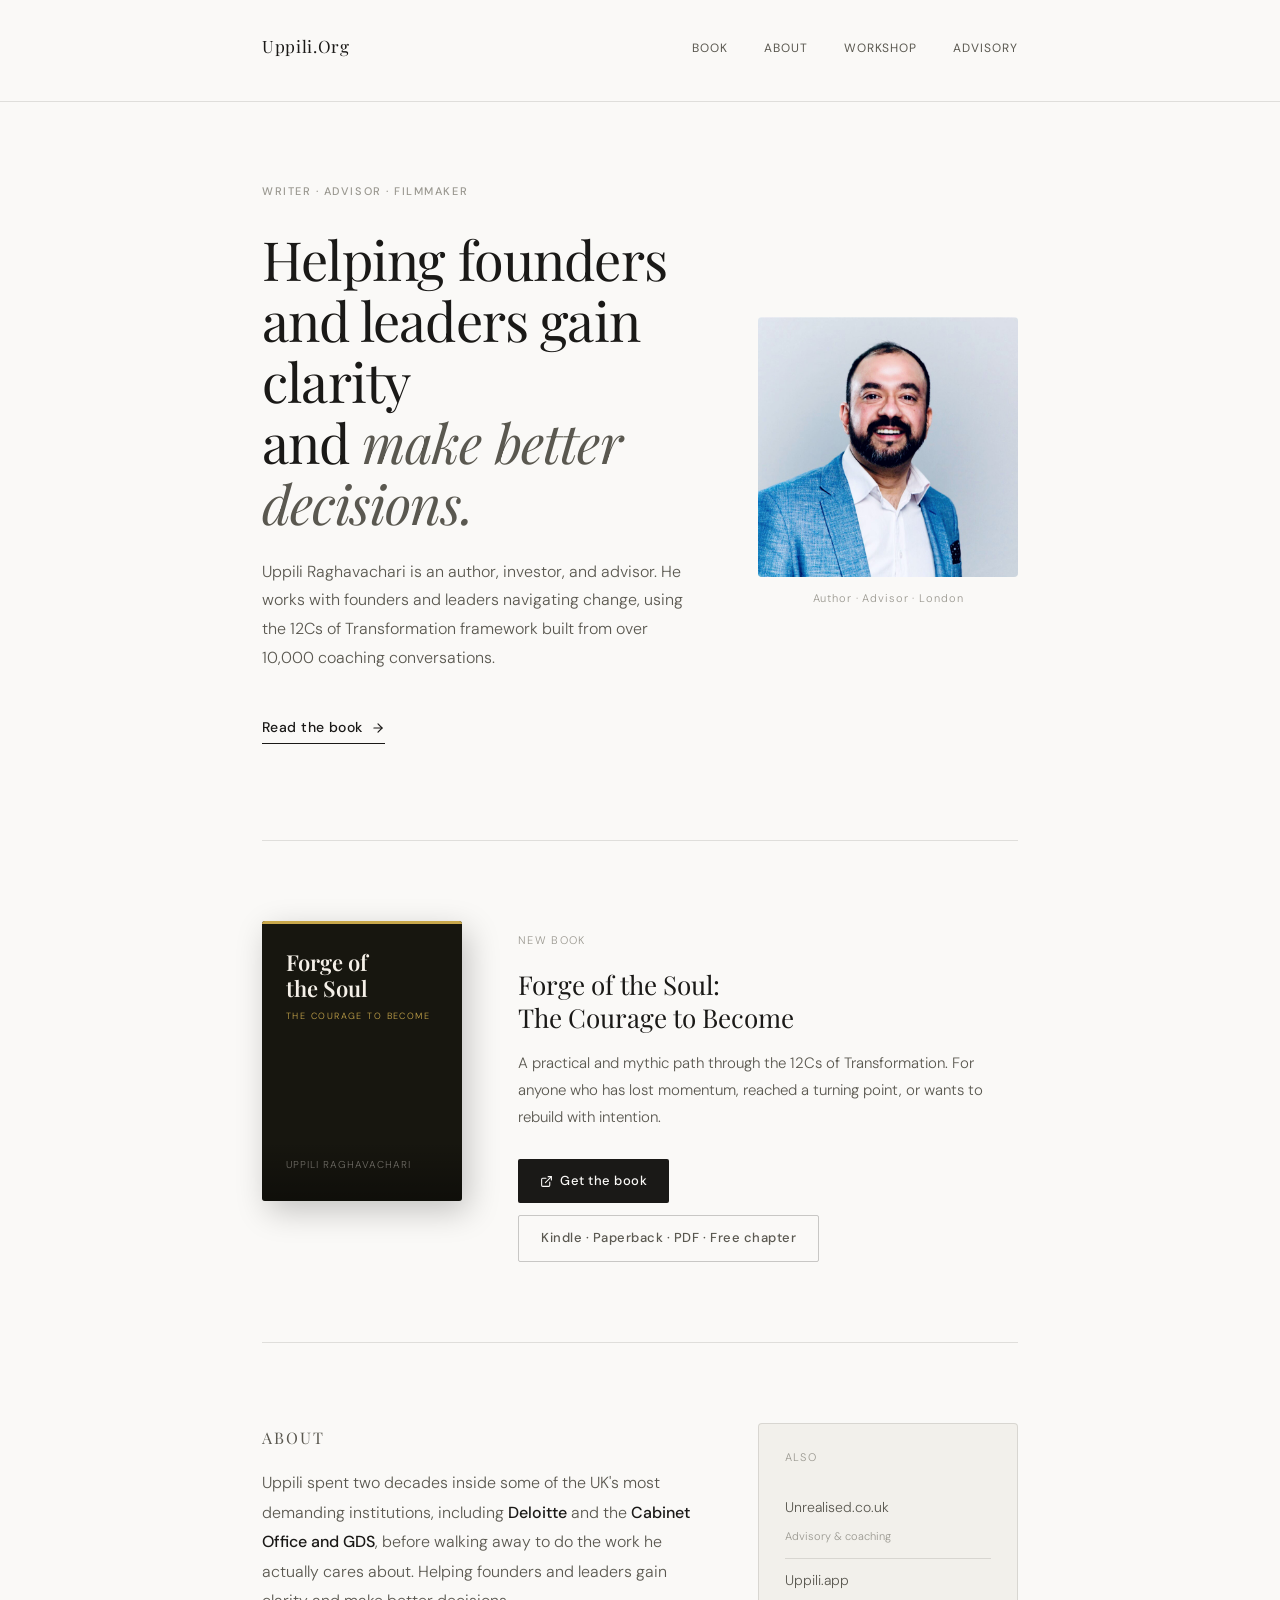
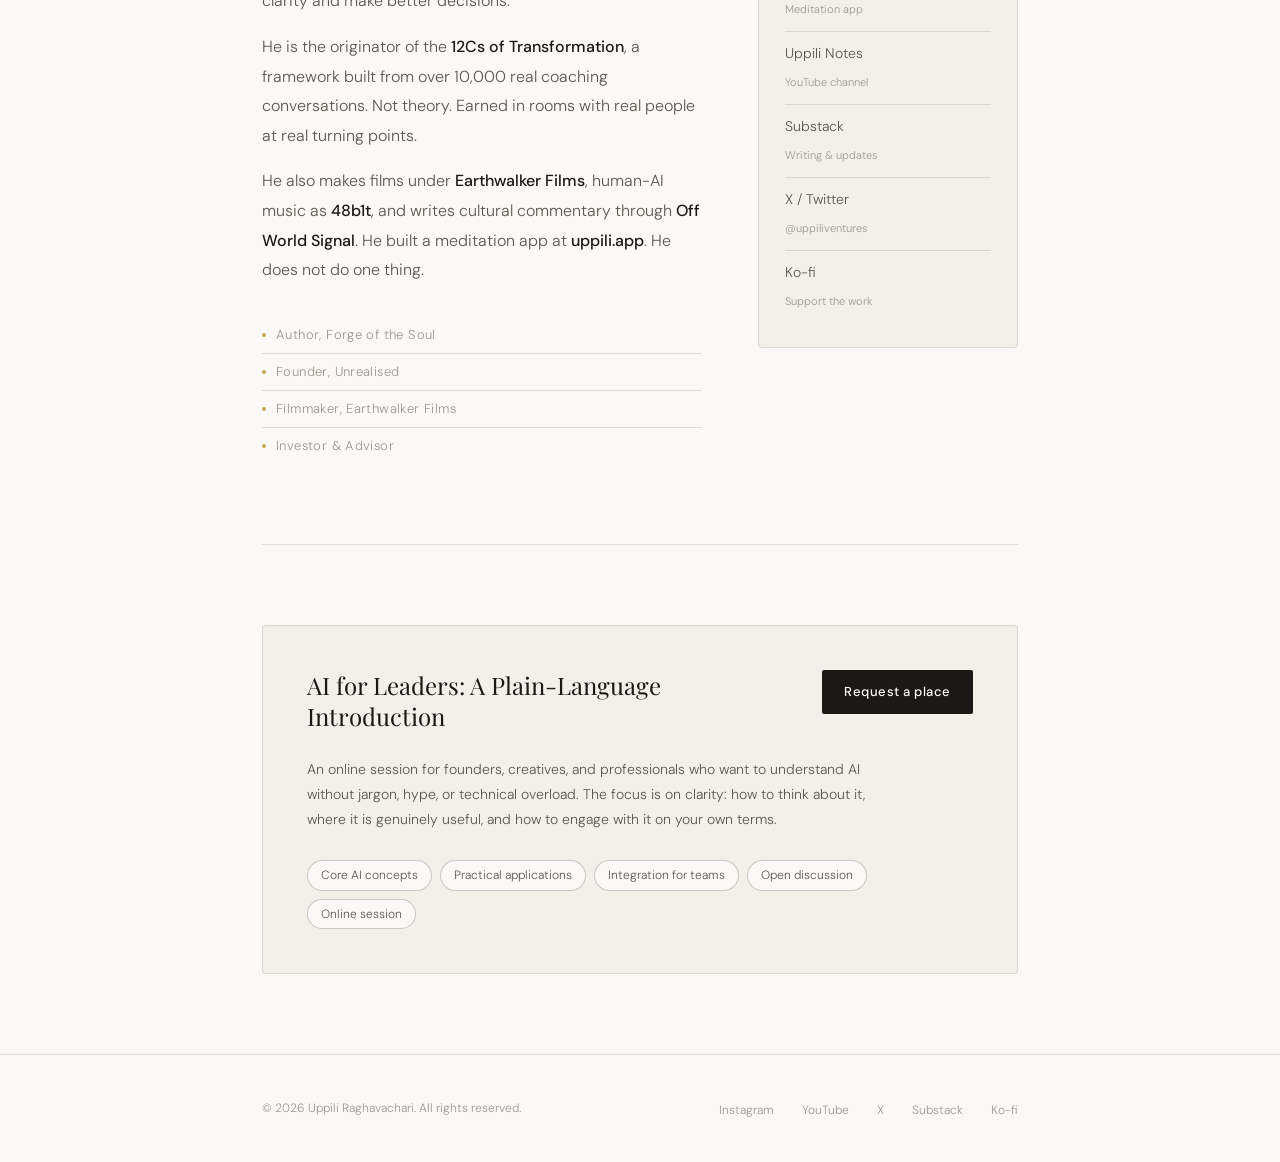
==== commit e45d4d64: "Add files via upload" ====
--- a/index.html
+++ b/index.html
@@ -9,6 +9,7 @@
   <meta property="og:description" content="Writer, advisor, and filmmaker. Author of Forge of the Soul." />
   <meta property="og:type" content="website" />
   <meta property="og:url" content="https://uppili.org" />
+  <meta property="og:image" content="https://uppili.org/moi.jpeg" />
   <meta name="twitter:card" content="summary_large_image" />
   <link rel="canonical" href="https://uppili.org" />
   <link rel="preconnect" href="https://fonts.googleapis.com" />
@@ -180,7 +181,6 @@
   <main>
     <div class="container">
 
-      <!-- Hero -->
       <section class="hero">
         <div class="hero-inner">
           <div class="hero-text">
@@ -206,7 +206,6 @@
 
       <hr class="section-rule" />
 
-      <!-- Book -->
       <section id="book">
         <div class="book-grid">
           <div class="book-cover" aria-hidden="true">
@@ -233,7 +232,6 @@
 
       <hr class="section-rule" />
 
-      <!-- About -->
       <section id="about">
         <div class="about-grid">
           <div class="about-copy">
@@ -289,7 +287,6 @@
 
       <hr class="section-rule" />
 
-      <!-- Workshop -->
       <section id="workshop">
         <div class="workshop-card">
           <div class="workshop-inner">
@@ -328,4 +325,4 @@
   </footer>
 
 </body>
-</html>
+</html>
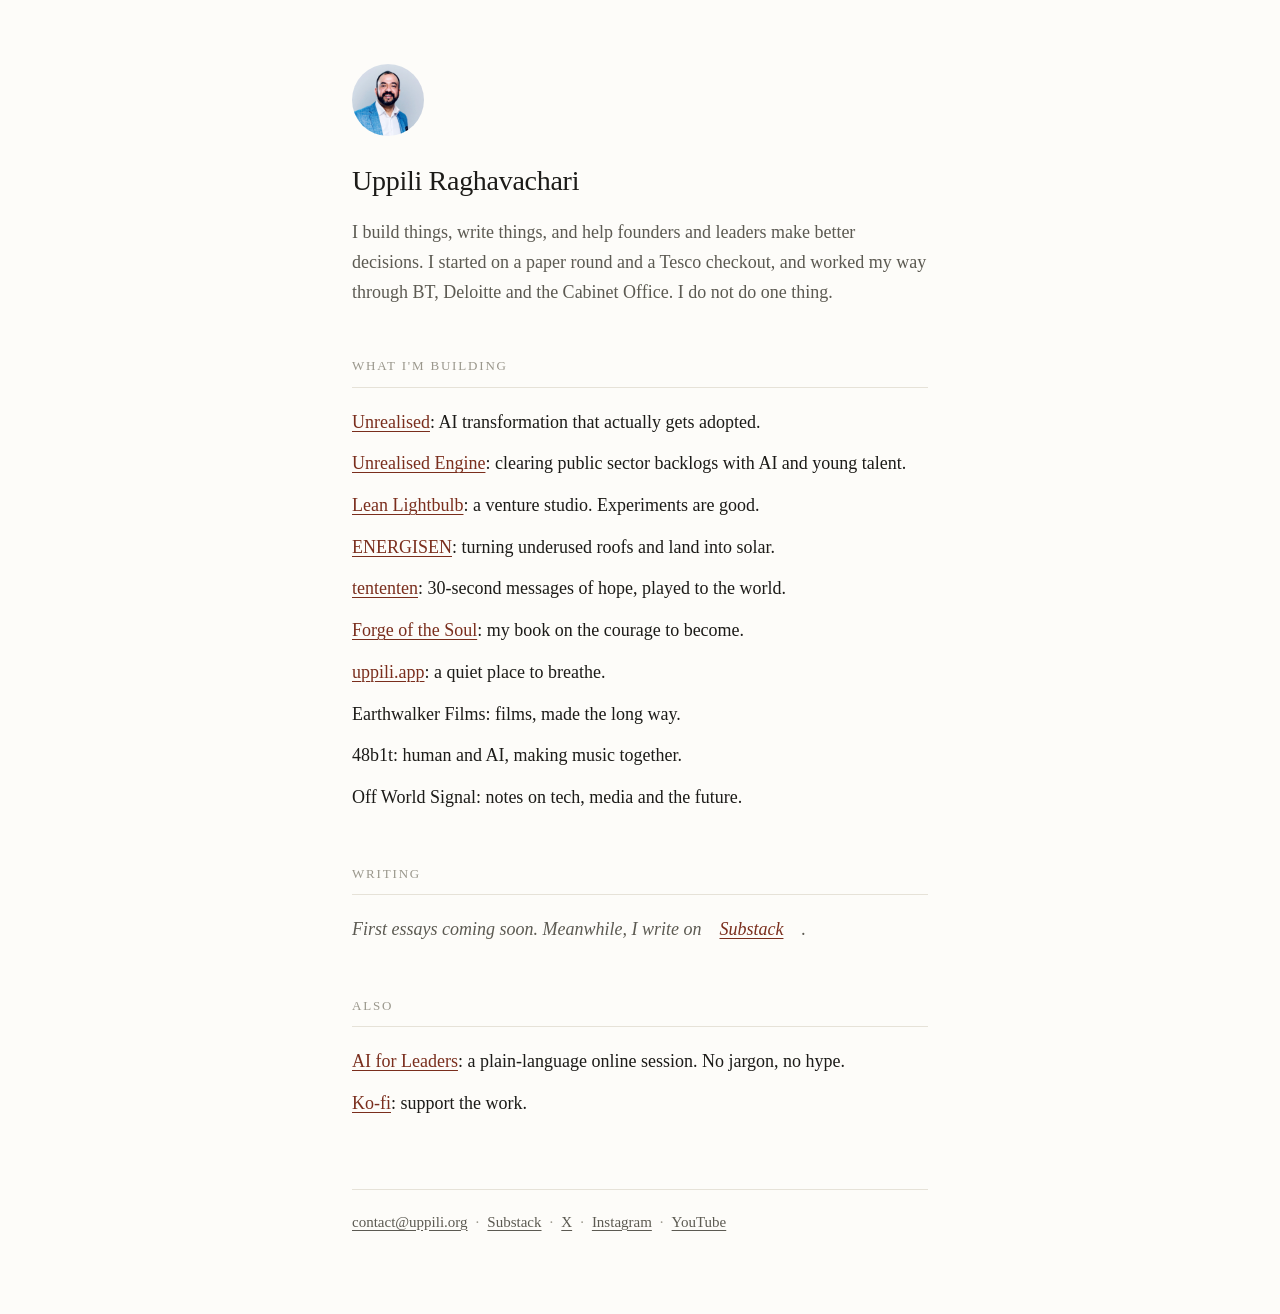
==== commit b620b44a: "Plain hub + essays" ====
--- a/index.html
+++ b/index.html
@@ -1,328 +1,70 @@
 <!DOCTYPE html>
-<html lang="en">
+<html lang="en-GB">
 <head>
   <meta charset="UTF-8" />
   <meta name="viewport" content="width=device-width, initial-scale=1.0" />
   <title>Uppili Raghavachari</title>
-  <meta name="description" content="Writer, advisor, and filmmaker. Helping founders and leaders gain clarity and make better decisions." />
+  <meta name="description" content="Uppili Raghavachari. Builder, writer, advisor. What I'm working on, and what I've written." />
   <meta property="og:title" content="Uppili Raghavachari" />
-  <meta property="og:description" content="Writer, advisor, and filmmaker. Author of Forge of the Soul." />
+  <meta property="og:description" content="Builder, writer, advisor. What I'm working on, and what I've written." />
   <meta property="og:type" content="website" />
   <meta property="og:url" content="https://uppili.org" />
   <meta property="og:image" content="https://uppili.org/moi.jpeg" />
   <meta name="twitter:card" content="summary_large_image" />
   <link rel="canonical" href="https://uppili.org" />
-  <link rel="preconnect" href="https://fonts.googleapis.com" />
-  <link rel="preconnect" href="https://fonts.gstatic.com" crossorigin />
-  <link href="https://fonts.googleapis.com/css2?family=Playfair+Display:ital,wght@0,400;0,600;1,400&family=DM+Sans:opsz,wght@9..40,300;9..40,400;9..40,500&display=swap" rel="stylesheet" />
-  <style>
-    *, *::before, *::after { box-sizing: border-box; margin: 0; padding: 0; }
-
-    :root {
-      --color-bg: #faf9f7;
-      --color-surface: #f2f0eb;
-      --color-text: #1a1917;
-      --color-text-secondary: #5a5850;
-      --color-text-tertiary: #9a9890;
-      --color-border: rgba(26, 25, 23, 0.12);
-      --color-border-strong: rgba(26, 25, 23, 0.22);
-      --color-gold: #c9a84c;
-      --font-serif: 'Playfair Display', Georgia, serif;
-      --font-sans: 'DM Sans', system-ui, sans-serif;
-    }
-
-    html { font-size: 16px; scroll-behavior: smooth; }
-
-    body {
-      background: var(--color-bg);
-      color: var(--color-text);
-      font-family: var(--font-sans);
-      font-weight: 300;
-      line-height: 1.7;
-      -webkit-font-smoothing: antialiased;
-    }
-
-    a { color: inherit; text-decoration: none; }
-    .container { max-width: 820px; margin: 0 auto; padding: 0 2rem; }
-
-    /* Nav */
-    .site-nav { padding: 2rem 0 2.5rem; border-bottom: 0.5px solid var(--color-border); margin-bottom: 5rem; }
-    .site-nav .container { display: flex; justify-content: space-between; align-items: center; }
-    .nav-logo { font-family: var(--font-serif); font-size: 17px; font-weight: 400; letter-spacing: 0.04em; }
-    .nav-links { display: flex; gap: 2.25rem; list-style: none; }
-    .nav-links a { font-size: 12px; font-weight: 400; letter-spacing: 0.08em; text-transform: uppercase; color: var(--color-text-secondary); transition: color 0.2s; }
-    .nav-links a:hover { color: var(--color-text); }
-
-    /* Hero */
-    .hero { margin-bottom: 6rem; opacity: 0; animation: fadeUp 0.7s ease forwards; }
-    .hero-inner { display: grid; grid-template-columns: 1fr 260px; gap: 4rem; align-items: center; }
-    .hero-label { font-size: 11px; font-weight: 500; letter-spacing: 0.14em; text-transform: uppercase; color: var(--color-text-tertiary); margin-bottom: 1.75rem; }
-    .hero-headline { font-family: var(--font-serif); font-size: clamp(36px, 5.5vw, 54px); font-weight: 400; line-height: 1.13; letter-spacing: -0.015em; margin-bottom: 1.5rem; }
-    .hero-headline em { font-style: italic; color: var(--color-text-secondary); }
-    .hero-body { font-size: 16px; font-weight: 300; color: var(--color-text-secondary); line-height: 1.8; max-width: 460px; margin-bottom: 2.5rem; }
-    .hero-cta { display: inline-flex; align-items: center; gap: 9px; font-size: 14px; font-weight: 500; letter-spacing: 0.03em; border-bottom: 1.5px solid var(--color-text); padding-bottom: 3px; transition: opacity 0.2s; }
-    .hero-cta:hover { opacity: 0.55; }
-    .hero-cta svg { width: 14px; height: 14px; stroke: currentColor; fill: none; stroke-width: 2; stroke-linecap: round; stroke-linejoin: round; }
-
-    /* Photo */
-    .hero-photo-wrap { position: relative; }
-    .hero-photo {
-      width: 100%;
-      aspect-ratio: 1 / 1;
-      object-fit: cover;
-      object-position: center top;
-      border-radius: 4px;
-      filter: grayscale(8%);
-      display: block;
-    }
-    .hero-photo-caption {
-      font-size: 11px;
-      letter-spacing: 0.08em;
-      color: var(--color-text-tertiary);
-      text-align: center;
-      margin-top: 0.75rem;
-    }
-
-    .section-rule { border: none; border-top: 0.5px solid var(--color-border); margin: 5rem 0; }
-
-    /* Book */
-    .book-grid { display: grid; grid-template-columns: 200px 1fr; gap: 3.5rem; align-items: start; opacity: 0; animation: fadeUp 0.7s ease 0.15s forwards; }
-    .book-cover { background: #17160f; border-radius: 3px; aspect-ratio: 5 / 7; display: flex; flex-direction: column; justify-content: space-between; padding: 1.75rem 1.5rem; position: relative; overflow: hidden; box-shadow: 6px 10px 32px rgba(0,0,0,0.22); }
-    .book-cover::before { content: ''; position: absolute; top: 0; left: 0; right: 0; height: 3px; background: var(--color-gold); }
-    .book-cover::after { content: ''; position: absolute; bottom: 0; left: 0; right: 0; height: 60px; background: linear-gradient(transparent, rgba(0,0,0,0.35)); }
-    .cover-title { font-family: var(--font-serif); font-size: 22px; font-weight: 600; color: #f5f0e8; line-height: 1.2; }
-    .cover-subtitle { font-size: 9px; letter-spacing: 0.16em; text-transform: uppercase; color: var(--color-gold); margin-top: 0.5rem; }
-    .cover-author { font-size: 10px; letter-spacing: 0.1em; text-transform: uppercase; color: rgba(245,240,232,0.4); position: relative; z-index: 1; }
-    .book-info { padding-top: 0.25rem; }
-    .section-tag { display: inline-block; font-size: 11px; letter-spacing: 0.12em; text-transform: uppercase; color: var(--color-text-tertiary); margin-bottom: 1.25rem; }
-    .book-title { font-family: var(--font-serif); font-size: 26px; font-weight: 400; line-height: 1.25; margin-bottom: 1rem; }
-    .book-desc { font-size: 15px; color: var(--color-text-secondary); line-height: 1.8; margin-bottom: 1.75rem; }
-    .book-actions { display: flex; flex-direction: column; gap: 0.75rem; align-items: flex-start; }
-
-    /* Buttons */
-    .btn { display: inline-flex; align-items: center; gap: 7px; font-family: var(--font-sans); font-size: 13px; font-weight: 500; letter-spacing: 0.04em; padding: 11px 22px; border-radius: 2px; cursor: pointer; transition: opacity 0.2s; text-decoration: none; }
-    .btn svg { width: 13px; height: 13px; stroke: currentColor; fill: none; stroke-width: 2; stroke-linecap: round; stroke-linejoin: round; }
-    .btn-dark { background: var(--color-text); color: var(--color-bg); border: none; }
-    .btn-dark:hover { opacity: 0.8; }
-    .btn-outline { background: transparent; color: var(--color-text-secondary); border: 0.5px solid var(--color-border-strong); }
-    .btn-outline:hover { color: var(--color-text); border-color: var(--color-text); }
-
-    /* About */
-    .about-grid { display: grid; grid-template-columns: 1fr 260px; gap: 3.5rem; align-items: start; opacity: 0; animation: fadeUp 0.7s ease 0.25s forwards; }
-    .section-heading { font-family: var(--font-serif); font-size: 13px; font-weight: 400; letter-spacing: 0.12em; text-transform: uppercase; color: var(--color-text-tertiary); margin-bottom: 1.75rem; }
-    .about-copy p { font-size: 16px; font-weight: 300; color: var(--color-text-secondary); line-height: 1.85; margin-bottom: 1rem; }
-    .about-copy strong { color: var(--color-text); font-weight: 500; }
-    .roles { list-style: none; margin-top: 2rem; }
-    .roles li { font-size: 13px; font-weight: 300; color: var(--color-text-tertiary); letter-spacing: 0.03em; padding: 7px 0; border-bottom: 0.5px solid var(--color-border); display: flex; align-items: center; gap: 10px; }
-    .roles li::before { content: ''; width: 4px; height: 4px; border-radius: 50%; background: var(--color-gold); flex-shrink: 0; }
-    .roles li:last-child { border-bottom: none; }
-
-    /* Sidebar */
-    .sidebar-card { background: var(--color-surface); border-radius: 4px; padding: 1.5rem 1.6rem; border: 0.5px solid var(--color-border); }
-    .sidebar-heading { font-size: 11px; letter-spacing: 0.12em; text-transform: uppercase; color: var(--color-text-tertiary); margin-bottom: 1.25rem; }
-    .sidebar-link { display: block; padding: 10px 0; border-bottom: 0.5px solid var(--color-border); }
-    .sidebar-link:last-child { border-bottom: none; }
-    .sidebar-link:hover .link-name { color: var(--color-text); }
-    .link-name { font-size: 14px; color: var(--color-text-secondary); display: block; margin-bottom: 1px; transition: color 0.2s; }
-    .link-label { font-size: 11px; color: var(--color-text-tertiary); }
-
-    /* Workshop */
-    .workshop-card { background: var(--color-surface); border: 0.5px solid var(--color-border); border-radius: 4px; padding: 2.75rem; opacity: 0; animation: fadeUp 0.7s ease 0.3s forwards; }
-    .workshop-inner { display: flex; justify-content: space-between; align-items: flex-start; gap: 2rem; margin-bottom: 1.5rem; }
-    .workshop-title { font-family: var(--font-serif); font-size: 24px; font-weight: 400; line-height: 1.3; max-width: 380px; }
-    .workshop-desc { font-size: 14px; font-weight: 300; color: var(--color-text-secondary); line-height: 1.8; margin-bottom: 1.75rem; max-width: 600px; }
-    .pills { display: flex; flex-wrap: wrap; gap: 8px; }
-    .pill { font-size: 12px; font-weight: 300; padding: 4px 13px; border-radius: 999px; background: var(--color-bg); border: 0.5px solid var(--color-border-strong); color: var(--color-text-secondary); }
-
-    /* Footer */
-    .site-footer { margin-top: 5rem; padding: 2.5rem 0; border-top: 0.5px solid var(--color-border); }
-    .site-footer .container { display: flex; justify-content: space-between; align-items: center; flex-wrap: wrap; gap: 1rem; }
-    .footer-copy { font-size: 12px; color: var(--color-text-tertiary); }
-    .footer-links { display: flex; gap: 1.75rem; list-style: none; }
-    .footer-links a { font-size: 12px; color: var(--color-text-tertiary); transition: color 0.2s; }
-    .footer-links a:hover { color: var(--color-text); }
-
-    @keyframes fadeUp {
-      from { opacity: 0; transform: translateY(16px); }
-      to   { opacity: 1; transform: translateY(0); }
-    }
-
-    @media (max-width: 680px) {
-      .container { padding: 0 1.25rem; }
-      .site-nav .container { flex-direction: column; align-items: flex-start; gap: 1.25rem; }
-      .nav-links { gap: 1.5rem; }
-      .hero-inner { grid-template-columns: 1fr; }
-      .hero-photo-wrap { display: none; }
-      .hero-headline { font-size: 34px; }
-      .book-grid { grid-template-columns: 1fr; gap: 2rem; }
-      .book-cover { max-width: 180px; }
-      .about-grid { grid-template-columns: 1fr; gap: 2.5rem; }
-      .workshop-inner { flex-direction: column; }
-      .site-footer .container { flex-direction: column; align-items: flex-start; }
-    }
-  </style>
+  <link rel="stylesheet" href="style.css" />
 </head>
 <body>
+<main>
 
   <header>
-    <nav class="site-nav">
-      <div class="container">
-        <a class="nav-logo" href="/">Uppili.Org</a>
-        <ul class="nav-links">
-          <li><a href="#book">Book</a></li>
-          <li><a href="#about">About</a></li>
-          <li><a href="#workshop">Workshop</a></li>
-          <li><a href="https://unrealised.co.uk" target="_blank" rel="noopener">Advisory</a></li>
-        </ul>
-      </div>
-    </nav>
+    <img src="moi.jpeg" alt="Uppili Raghavachari" class="me" width="72" height="72" />
+    <h1>Uppili Raghavachari</h1>
+    <p class="intro">I build things, write things, and help founders and leaders make better decisions. I started on a paper round and a Tesco checkout, and worked my way through BT, Deloitte and the Cabinet Office. I do not do one thing.</p>
   </header>
 
-  <main>
-    <div class="container">
+  <section>
+    <h2>What I'm building</h2>
+    <ul class="list">
+      <li><a href="https://unrealised.co.uk">Unrealised</a>: AI transformation that actually gets adopted.</li>
+      <li><a href="https://engine.unrealised.co.uk">Unrealised Engine</a>: clearing public sector backlogs with AI and young talent.</li>
+      <li><a href="https://leanlightbulb.com">Lean Lightbulb</a>: a venture studio. Experiments are good.</li>
+      <li><a href="https://energisen.com">ENERGISEN</a>: turning underused roofs and land into solar.</li>
+      <li><a href="https://tententen.world">tententen</a>: 30-second messages of hope, played to the world.</li>
+      <li><a href="https://book.forgeofthesoul.com">Forge of the Soul</a>: my book on the courage to become.</li>
+      <li><a href="https://uppili.app">uppili.app</a>: a quiet place to breathe.</li>
+      <li>Earthwalker Films: films, made the long way.</li>
+      <li>48b1t: human and AI, making music together.</li>
+      <li>Off World Signal: notes on tech, media and the future.</li>
+    </ul>
+  </section>
 
-      <section class="hero">
-        <div class="hero-inner">
-          <div class="hero-text">
-            <p class="hero-label">Writer &middot; Advisor &middot; Filmmaker</p>
-            <h1 class="hero-headline">
-              Helping founders and leaders gain clarity<br>
-              and <em>make better decisions.</em>
-            </h1>
-            <p class="hero-body">
-              Uppili Raghavachari is an author, investor, and advisor. He works with founders and leaders navigating change, using the 12Cs of Transformation framework built from over 10,000 coaching conversations.
-            </p>
-            <a class="hero-cta" href="https://book.forgeofthesoul.com" target="_blank" rel="noopener">
-              Read the book
-              <svg viewBox="0 0 24 24" aria-hidden="true"><line x1="5" y1="12" x2="19" y2="12"/><polyline points="12 5 19 12 12 19"/></svg>
-            </a>
-          </div>
-          <div class="hero-photo-wrap">
-            <img class="hero-photo" src="moi.jpeg" alt="Uppili Raghavachari" />
-            <p class="hero-photo-caption">Author &middot; Advisor &middot; London</p>
-          </div>
-        </div>
-      </section>
+  <section>
+    <h2>Writing</h2>
+    <ul class="list essays">
+      <!-- NEW ESSAYS GO AT THE TOP. Copy this line, change the date, link and title:
+      <li><span class="date">Oct 2026</span><a href="essays/my-essay.html">Title of the essay</a></li>
+      -->
+      <li class="soon">First essays coming soon. Meanwhile, I write on <a href="https://uppiliventures.substack.com">Substack</a>.</li>
+    </ul>
+  </section>
 
-      <hr class="section-rule" />
+  <section>
+    <h2>Also</h2>
+    <ul class="list">
+      <li><a href="https://buy.stripe.com/bJefZg52bbpkfvs771bZe01">AI for Leaders</a>: a plain-language online session. No jargon, no hype.</li>
+      <li><a href="https://ko-fi.com/uppili">Ko-fi</a>: support the work.</li>
+    </ul>
+  </section>
 
-      <section id="book">
-        <div class="book-grid">
-          <div class="book-cover" aria-hidden="true">
-            <div>
-              <div class="cover-title">Forge of<br>the Soul</div>
-              <div class="cover-subtitle">The Courage to Become</div>
-            </div>
-            <div class="cover-author">Uppili Raghavachari</div>
-          </div>
-          <div class="book-info">
-            <span class="section-tag">New book</span>
-            <h2 class="book-title">Forge of the Soul:<br>The Courage to Become</h2>
-            <p class="book-desc">A practical and mythic path through the 12Cs of Transformation. For anyone who has lost momentum, reached a turning point, or wants to rebuild with intention.</p>
-            <div class="book-actions">
-              <a class="btn btn-dark" href="https://book.forgeofthesoul.com" target="_blank" rel="noopener">
-                <svg viewBox="0 0 24 24" aria-hidden="true"><path d="M18 13v6a2 2 0 0 1-2 2H5a2 2 0 0 1-2-2V8a2 2 0 0 1 2-2h6"/><polyline points="15 3 21 3 21 9"/><line x1="10" y1="14" x2="21" y2="3"/></svg>
-                Get the book
-              </a>
-              <a class="btn btn-outline" href="https://book.forgeofthesoul.com" target="_blank" rel="noopener">Kindle &middot; Paperback &middot; PDF &middot; Free chapter</a>
-            </div>
-          </div>
-        </div>
-      </section>
-
-      <hr class="section-rule" />
-
-      <section id="about">
-        <div class="about-grid">
-          <div class="about-copy">
-            <p class="section-heading">About</p>
-            <p>
-              Uppili spent two decades inside some of the UK's most demanding institutions, including <strong>Deloitte</strong> and the <strong>Cabinet Office and GDS</strong>, before walking away to do the work he actually cares about. Helping founders and leaders gain clarity and make better decisions.
-            </p>
-            <p>
-              He is the originator of the <strong>12Cs of Transformation</strong>, a framework built from over 10,000 real coaching conversations. Not theory. Earned in rooms with real people at real turning points.
-            </p>
-            <p>
-              He also makes films under <strong>Earthwalker Films</strong>, human-AI music as <strong>48b1t</strong>, and writes cultural commentary through <strong>Off World Signal</strong>. He built a meditation app at <strong>uppili.app</strong>. He does not do one thing.
-            </p>
-            <ul class="roles">
-              <li>Author, Forge of the Soul</li>
-              <li>Founder, Unrealised</li>
-              <li>Filmmaker, Earthwalker Films</li>
-              <li>Investor &amp; Advisor</li>
-            </ul>
-          </div>
-
-          <div>
-            <div class="sidebar-card">
-              <p class="sidebar-heading">Also</p>
-              <a class="sidebar-link" href="https://unrealised.co.uk" target="_blank" rel="noopener">
-                <span class="link-name">Unrealised.co.uk</span>
-                <span class="link-label">Advisory &amp; coaching</span>
-              </a>
-              <a class="sidebar-link" href="https://uppili.app" target="_blank" rel="noopener">
-                <span class="link-name">Uppili.app</span>
-                <span class="link-label">Meditation app</span>
-              </a>
-              <a class="sidebar-link" href="https://youtube.com/@uppiliventures" target="_blank" rel="noopener">
-                <span class="link-name">Uppili Notes</span>
-                <span class="link-label">YouTube channel</span>
-              </a>
-              <a class="sidebar-link" href="https://uppiliventures.substack.com" target="_blank" rel="noopener">
-                <span class="link-name">Substack</span>
-                <span class="link-label">Writing &amp; updates</span>
-              </a>
-              <a class="sidebar-link" href="https://x.com/uppiliventures" target="_blank" rel="noopener">
-                <span class="link-name">X / Twitter</span>
-                <span class="link-label">@uppiliventures</span>
-              </a>
-              <a class="sidebar-link" href="https://ko-fi.com/uppili" target="_blank" rel="noopener">
-                <span class="link-name">Ko-fi</span>
-                <span class="link-label">Support the work</span>
-              </a>
-            </div>
-          </div>
-        </div>
-      </section>
-
-      <hr class="section-rule" />
-
-      <section id="workshop">
-        <div class="workshop-card">
-          <div class="workshop-inner">
-            <h2 class="workshop-title">AI for Leaders: A Plain-Language Introduction</h2>
-            <a class="btn btn-dark" href="https://buy.stripe.com/bJefZg52bbpkfvs771bZe01" target="_blank" rel="noopener">
-              Request a place
-            </a>
-          </div>
-          <p class="workshop-desc">
-            An online session for founders, creatives, and professionals who want to understand AI without jargon, hype, or technical overload. The focus is on clarity: how to think about it, where it is genuinely useful, and how to engage with it on your own terms.
-          </p>
-          <div class="pills">
-            <span class="pill">Core AI concepts</span>
-            <span class="pill">Practical applications</span>
-            <span class="pill">Integration for teams</span>
-            <span class="pill">Open discussion</span>
-            <span class="pill">Online session</span>
-          </div>
-        </div>
-      </section>
-
-    </div>
-  </main>
-
-  <footer class="site-footer">
-    <div class="container">
-      <p class="footer-copy">&copy; 2026 Uppili Raghavachari. All rights reserved.</p>
-      <ul class="footer-links">
-        <li><a href="https://instagram.com/uppiliventures" target="_blank" rel="noopener">Instagram</a></li>
-        <li><a href="https://youtube.com/@uppiliventures" target="_blank" rel="noopener">YouTube</a></li>
-        <li><a href="https://x.com/uppiliventures" target="_blank" rel="noopener">X</a></li>
-        <li><a href="https://uppiliventures.substack.com" target="_blank" rel="noopener">Substack</a></li>
-        <li><a href="https://ko-fi.com/uppili" target="_blank" rel="noopener">Ko-fi</a></li>
-      </ul>
-    </div>
+  <footer>
+    <a href="mailto:contact@uppili.org">contact@uppili.org</a>
+    <span>·</span><a href="https://uppiliventures.substack.com">Substack</a>
+    <span>·</span><a href="https://x.com/uppiliventures">X</a>
+    <span>·</span><a href="https://instagram.com/uppiliventures">Instagram</a>
+    <span>·</span><a href="https://youtube.com/@uppiliventures">YouTube</a>
   </footer>
 
+</main>
 </body>
-</html>+</html>
--- a/style.css
+++ b/style.css
@@ -0,0 +1,38 @@
+/* uppili.org: plain, readable, one column */
+:root{
+  --bg:#fdfcf9;
+  --text:#1c1b18;
+  --soft:#5c5a52;
+  --faint:#9a978c;
+  --line:#e6e2d8;
+  --link:#7a2e1d;
+}
+*{box-sizing:border-box;margin:0;padding:0}
+body{background:var(--bg);color:var(--text);font-family:Georgia,"Times New Roman",serif;font-size:18px;line-height:1.65;-webkit-font-smoothing:antialiased}
+main{max-width:620px;margin:0 auto;padding:64px 22px 80px}
+a{color:var(--link);text-decoration:underline;text-decoration-thickness:1px;text-underline-offset:3px}
+a:hover{color:var(--text)}
+
+header{margin-bottom:48px}
+.me{width:72px;height:72px;border-radius:50%;object-fit:cover;object-position:center top;display:block;margin-bottom:22px}
+h1{font-size:28px;font-weight:normal;letter-spacing:-.01em;margin-bottom:14px}
+.intro{color:var(--soft)}
+
+section{margin-bottom:44px}
+h2{font-size:13px;font-weight:normal;letter-spacing:.14em;text-transform:uppercase;color:var(--faint);margin-bottom:14px;padding-bottom:10px;border-bottom:1px solid var(--line)}
+.list{list-style:none}
+.list li{padding:6px 0}
+.essays li{display:flex;gap:18px}
+.essays .date{color:var(--faint);min-width:76px;font-size:15px;padding-top:2px}
+.essays .soon{color:var(--soft);font-style:italic}
+
+footer{margin-top:64px;padding-top:20px;border-top:1px solid var(--line);font-size:15px;color:var(--faint);display:flex;flex-wrap:wrap;gap:8px}
+footer a{color:var(--soft)}
+
+/* Essay pages */
+article h1{font-size:32px;margin-bottom:6px}
+article .meta{color:var(--faint);font-size:15px;margin-bottom:36px}
+article p{margin-bottom:20px}
+article h2{margin-top:36px}
+article blockquote{border-left:2px solid var(--line);padding-left:18px;color:var(--soft);margin:24px 0}
+.back{display:inline-block;margin-bottom:40px;font-size:15px}
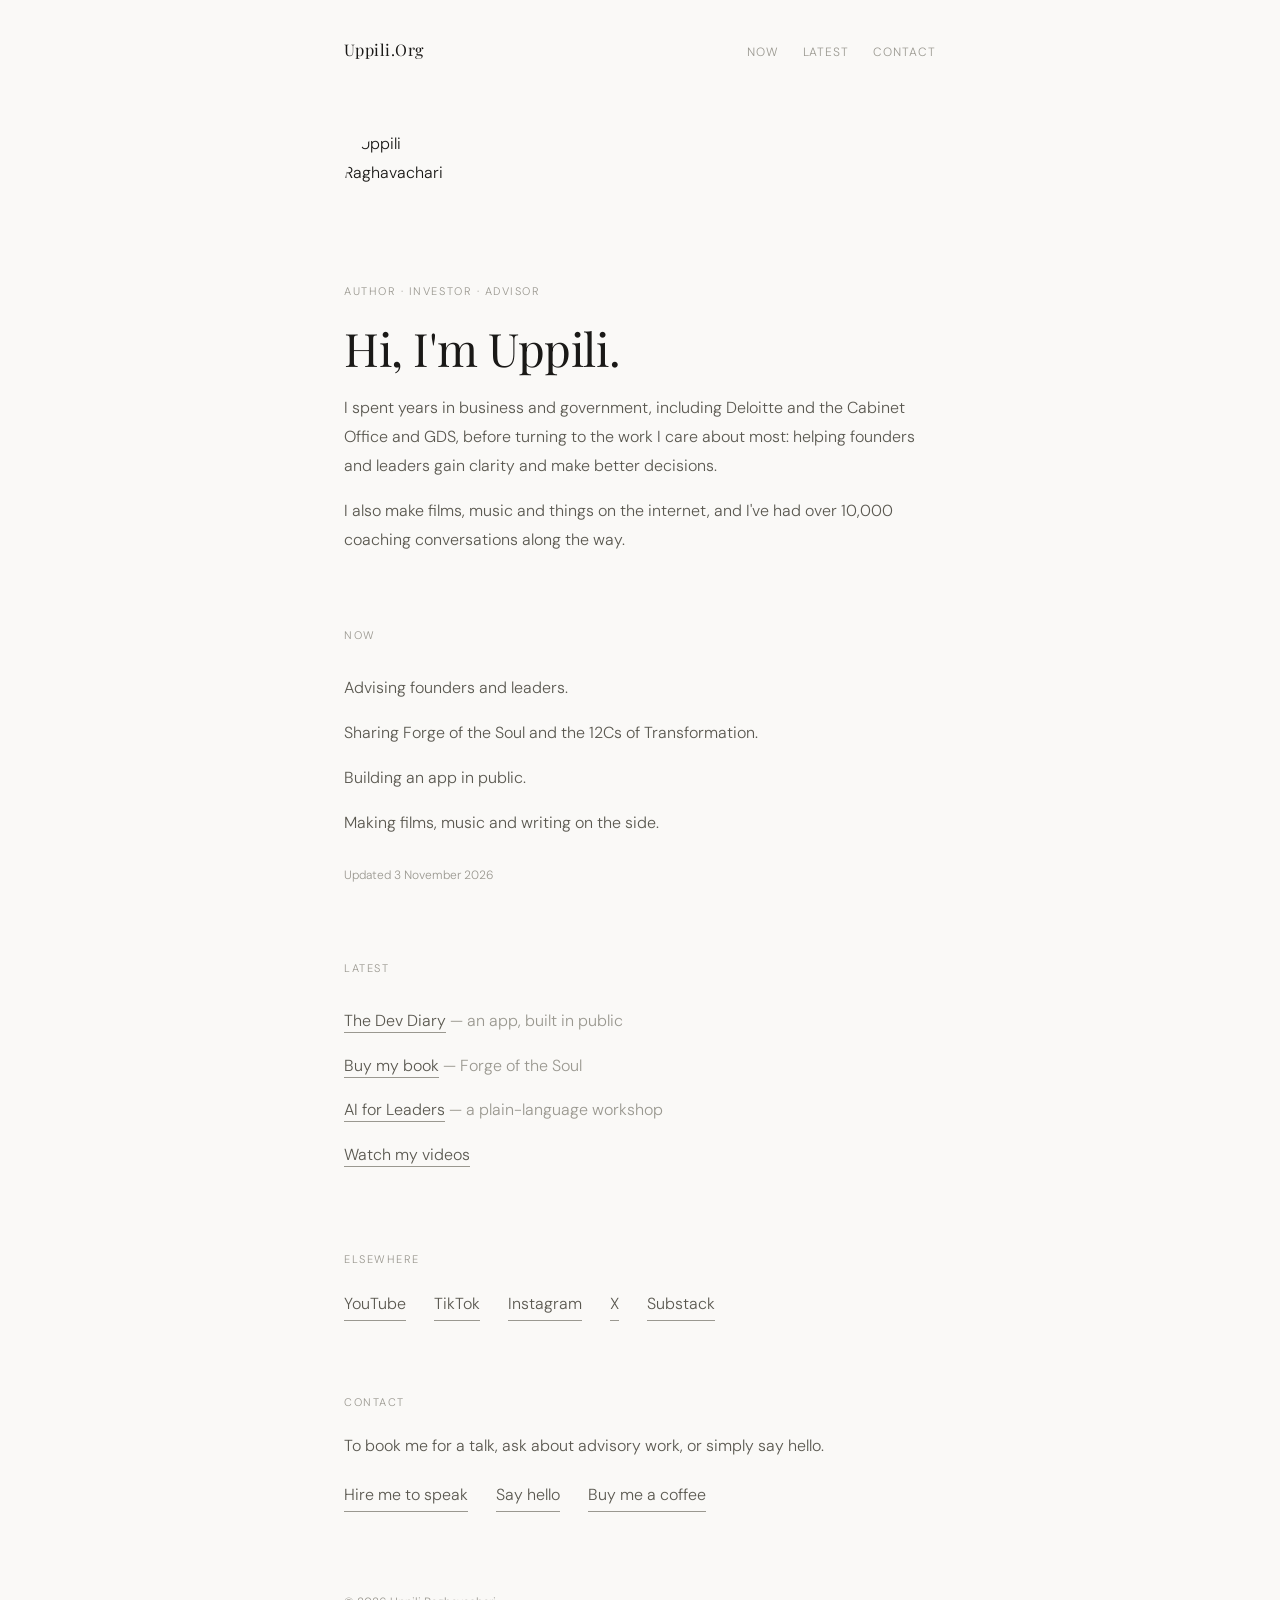
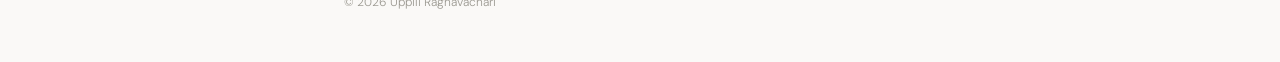
==== commit 2eabb2dd: "Update homepage" ====
--- a/index.html
+++ b/index.html
@@ -1,70 +1,168 @@
 <!DOCTYPE html>
-<html lang="en-GB">
+<html lang="en">
 <head>
   <meta charset="UTF-8" />
   <meta name="viewport" content="width=device-width, initial-scale=1.0" />
   <title>Uppili Raghavachari</title>
-  <meta name="description" content="Uppili Raghavachari. Builder, writer, advisor. What I'm working on, and what I've written." />
+  <meta name="description" content="Uppili Raghavachari: author, investor and advisor. What I'm doing now, my latest work, and how to reach me." />
   <meta property="og:title" content="Uppili Raghavachari" />
-  <meta property="og:description" content="Builder, writer, advisor. What I'm working on, and what I've written." />
+  <meta property="og:description" content="Author, investor and advisor." />
   <meta property="og:type" content="website" />
   <meta property="og:url" content="https://uppili.org" />
-  <meta property="og:image" content="https://uppili.org/moi.jpeg" />
   <meta name="twitter:card" content="summary_large_image" />
   <link rel="canonical" href="https://uppili.org" />
-  <link rel="stylesheet" href="style.css" />
+  <link rel="preconnect" href="https://fonts.googleapis.com" />
+  <link rel="preconnect" href="https://fonts.gstatic.com" crossorigin />
+  <link href="https://fonts.googleapis.com/css2?family=Playfair+Display:ital,wght@0,400;1,400&family=DM+Sans:opsz,wght@9..40,300;9..40,400&display=swap" rel="stylesheet" />
+  <style>
+    *, *::before, *::after { box-sizing: border-box; margin: 0; padding: 0; }
+
+    :root {
+      --bg: #faf9f7;
+      --text: #1a1917;
+      --text-2: #5a5850;
+      --text-3: #9a9890;
+      --line: rgba(26, 25, 23, 0.12);
+      --serif: 'Playfair Display', Georgia, serif;
+      --sans: 'DM Sans', system-ui, sans-serif;
+    }
+
+    html { font-size: 16px; scroll-behavior: smooth; }
+
+    body {
+      background: var(--bg);
+      color: var(--text);
+      font-family: var(--sans);
+      font-weight: 300;
+      line-height: 1.8;
+      -webkit-font-smoothing: antialiased;
+    }
+
+    a { color: inherit; text-decoration: none; }
+    .wrap { max-width: 640px; margin: 0 auto; padding: 0 1.5rem; }
+
+    /* Nav */
+    .nav { padding: 2.25rem 0 0; display: flex; justify-content: space-between; align-items: baseline; }
+    .nav-logo { font-family: var(--serif); font-size: 16px; letter-spacing: 0.03em; }
+    .nav-links { display: flex; gap: 1.5rem; list-style: none; }
+    .nav-links a { font-size: 12px; letter-spacing: 0.08em; text-transform: uppercase; color: var(--text-3); transition: color 0.2s; }
+    .nav-links a:hover { color: var(--text); }
+
+    /* Sections */
+    section { padding: 4.5rem 0 0; }
+    .label { font-size: 11px; letter-spacing: 0.14em; text-transform: uppercase; color: var(--text-3); margin-bottom: 1.25rem; }
+
+    /* Hero */
+    .hero { padding-top: 4rem; animation: fade 0.8s ease both; }
+    .hero-photo { width: 120px; height: 120px; border-radius: 50%; object-fit: cover; object-position: center top; display: block; margin-bottom: 2rem; }
+    h1 { font-family: var(--serif); font-size: clamp(34px, 6vw, 46px); font-weight: 400; line-height: 1.15; letter-spacing: -0.01em; margin-bottom: 1.25rem; }
+    .body { font-size: 16px; color: var(--text-2); }
+    .body + .body { margin-top: 1rem; }
+
+    /* Lists */
+    .quiet { list-style: none; }
+    .quiet li { padding: 0.5rem 0; color: var(--text-2); }
+    .quiet a { border-bottom: 0.5px solid var(--text-3); padding-bottom: 1px; transition: color 0.2s, border-color 0.2s; }
+    .quiet a:hover { color: var(--text); border-color: var(--text); }
+    .quiet .sub { color: var(--text-3); }
+    .updated { font-size: 12px; color: var(--text-3); margin-top: 1.25rem; }
+
+    /* Inline link rows */
+    .inline { display: flex; flex-wrap: wrap; gap: 0.5rem 1.75rem; }
+    .inline a { color: var(--text-2); border-bottom: 0.5px solid var(--text-3); padding-bottom: 1px; transition: color 0.2s, border-color 0.2s; }
+    .inline a:hover { color: var(--text); border-color: var(--text); }
+
+    /* Footer */
+    footer { padding: 5rem 0 3rem; }
+    .copy { font-size: 12px; color: var(--text-3); }
+
+    @keyframes fade { from { opacity: 0; } to { opacity: 1; } }
+
+    @media (max-width: 520px) {
+      .nav { flex-direction: column; gap: 1rem; }
+      section { padding-top: 3.5rem; }
+    }
+  </style>
 </head>
 <body>
-<main>
+  <div class="wrap">
 
-  <header>
-    <img src="moi.jpeg" alt="Uppili Raghavachari" class="me" width="72" height="72" />
-    <h1>Uppili Raghavachari</h1>
-    <p class="intro">I build things, write things, and help founders and leaders make better decisions. I started on a paper round and a Tesco checkout, and worked my way through BT, Deloitte and the Cabinet Office. I do not do one thing.</p>
-  </header>
+    <header class="nav">
+      <a class="nav-logo" href="/">Uppili.Org</a>
+      <ul class="nav-links">
+        <li><a href="#now">Now</a></li>
+        <li><a href="#latest">Latest</a></li>
+        <li><a href="#contact">Contact</a></li>
+      </ul>
+    </header>
 
-  <section>
-    <h2>What I'm building</h2>
-    <ul class="list">
-      <li><a href="https://unrealised.co.uk">Unrealised</a>: AI transformation that actually gets adopted.</li>
-      <li><a href="https://engine.unrealised.co.uk">Unrealised Engine</a>: clearing public sector backlogs with AI and young talent.</li>
-      <li><a href="https://leanlightbulb.com">Lean Lightbulb</a>: a venture studio. Experiments are good.</li>
-      <li><a href="https://energisen.com">ENERGISEN</a>: turning underused roofs and land into solar.</li>
-      <li><a href="https://tententen.world">tententen</a>: 30-second messages of hope, played to the world.</li>
-      <li><a href="https://book.forgeofthesoul.com">Forge of the Soul</a>: my book on the courage to become.</li>
-      <li><a href="https://uppili.app">uppili.app</a>: a quiet place to breathe.</li>
-      <li>Earthwalker Films: films, made the long way.</li>
-      <li>48b1t: human and AI, making music together.</li>
-      <li>Off World Signal: notes on tech, media and the future.</li>
-    </ul>
-  </section>
+    <main>
 
-  <section>
-    <h2>Writing</h2>
-    <ul class="list essays">
-      <!-- NEW ESSAYS GO AT THE TOP. Copy this line, change the date, link and title:
-      <li><span class="date">Oct 2026</span><a href="essays/my-essay.html">Title of the essay</a></li>
-      -->
-      <li class="soon">First essays coming soon. Meanwhile, I write on <a href="https://uppiliventures.substack.com">Substack</a>.</li>
-    </ul>
-  </section>
+      <!-- 1. Background brief -->
+      <section class="hero">
+        <img class="hero-photo" src="Moi.jpeg" alt="Uppili Raghavachari" />
+        <p class="label">Author &middot; Investor &middot; Advisor</p>
+        <h1>Hi, I'm Uppili.</h1>
+        <p class="body">
+          I spent years in business and government, including Deloitte and the Cabinet Office and GDS, before turning to the work I care about most: helping founders and leaders gain clarity and make better decisions.
+        </p>
+        <p class="body">
+          I also make films, music and things on the internet, and I've had over 10,000 coaching conversations along the way.
+        </p>
+      </section>
 
-  <section>
-    <h2>Also</h2>
-    <ul class="list">
-      <li><a href="https://buy.stripe.com/bJefZg52bbpkfvs771bZe01">AI for Leaders</a>: a plain-language online session. No jargon, no hype.</li>
-      <li><a href="https://ko-fi.com/uppili">Ko-fi</a>: support the work.</li>
-    </ul>
-  </section>
+      <!-- 2. What I'm doing now -->
+      <section id="now">
+        <p class="label">Now</p>
+        <ul class="quiet">
+          <li>Advising founders and leaders.</li>
+          <li>Sharing Forge of the Soul and the 12Cs of Transformation.</li>
+          <li>Building an app in public.</li>
+          <li>Making films, music and writing on the side.</li>
+        </ul>
+        <p class="updated">Updated 3 November 2026</p>
+      </section>
 
-  <footer>
-    <a href="mailto:contact@uppili.org">contact@uppili.org</a>
-    <span>·</span><a href="https://uppiliventures.substack.com">Substack</a>
-    <span>·</span><a href="https://x.com/uppiliventures">X</a>
-    <span>·</span><a href="https://instagram.com/uppiliventures">Instagram</a>
-    <span>·</span><a href="https://youtube.com/@uppiliventures">YouTube</a>
-  </footer>
+      <!-- 3. Latest work -->
+      <section id="latest">
+        <p class="label">Latest</p>
+        <ul class="quiet">
+          <li><a href="https://uppili.app" target="_blank" rel="noopener">The Dev Diary</a> <span class="sub">&mdash; an app, built in public</span></li>
+          <li><a href="https://book.forgeofthesoul.com" target="_blank" rel="noopener">Buy my book</a> <span class="sub">&mdash; Forge of the Soul</span></li>
+          <li><a href="https://buy.stripe.com/bJefZg52bbpkfvs771bZe01" target="_blank" rel="noopener">AI for Leaders</a> <span class="sub">&mdash; a plain-language workshop</span></li>
+          <li><a href="https://youtube.com/@itsuppili" target="_blank" rel="noopener">Watch my videos</a></li>
+        </ul>
+      </section>
 
-</main>
+      <!-- 4. Socials -->
+      <section id="socials">
+        <p class="label">Elsewhere</p>
+        <div class="inline">
+          <a href="https://youtube.com/@itsuppili" target="_blank" rel="noopener">YouTube</a>
+          <a href="https://www.tiktok.com/@itsuppili" target="_blank" rel="noopener">TikTok</a>
+          <a href="https://instagram.com/itsuppili" target="_blank" rel="noopener">Instagram</a>
+          <a href="https://x.com/itsuppili" target="_blank" rel="noopener">X</a>
+          <a href="https://itsuppili.substack.com" target="_blank" rel="noopener">Substack</a>
+        </div>
+      </section>
+
+      <!-- 5. Contact -->
+      <section id="contact">
+        <p class="label">Contact</p>
+        <p class="body">To book me for a talk, ask about advisory work, or simply say hello.</p>
+        <div class="inline" style="margin-top: 1.25rem;">
+          <a href="https://unrealised.co.uk" target="_blank" rel="noopener">Hire me to speak</a>
+          <a href="https://x.com/itsuppili" target="_blank" rel="noopener">Say hello</a>
+          <a href="https://ko-fi.com/uppili" target="_blank" rel="noopener">Buy me a coffee</a>
+        </div>
+      </section>
+
+    </main>
+
+    <footer>
+      <p class="copy">&copy; 2026 Uppili Raghavachari</p>
+    </footer>
+
+  </div>
 </body>
 </html>
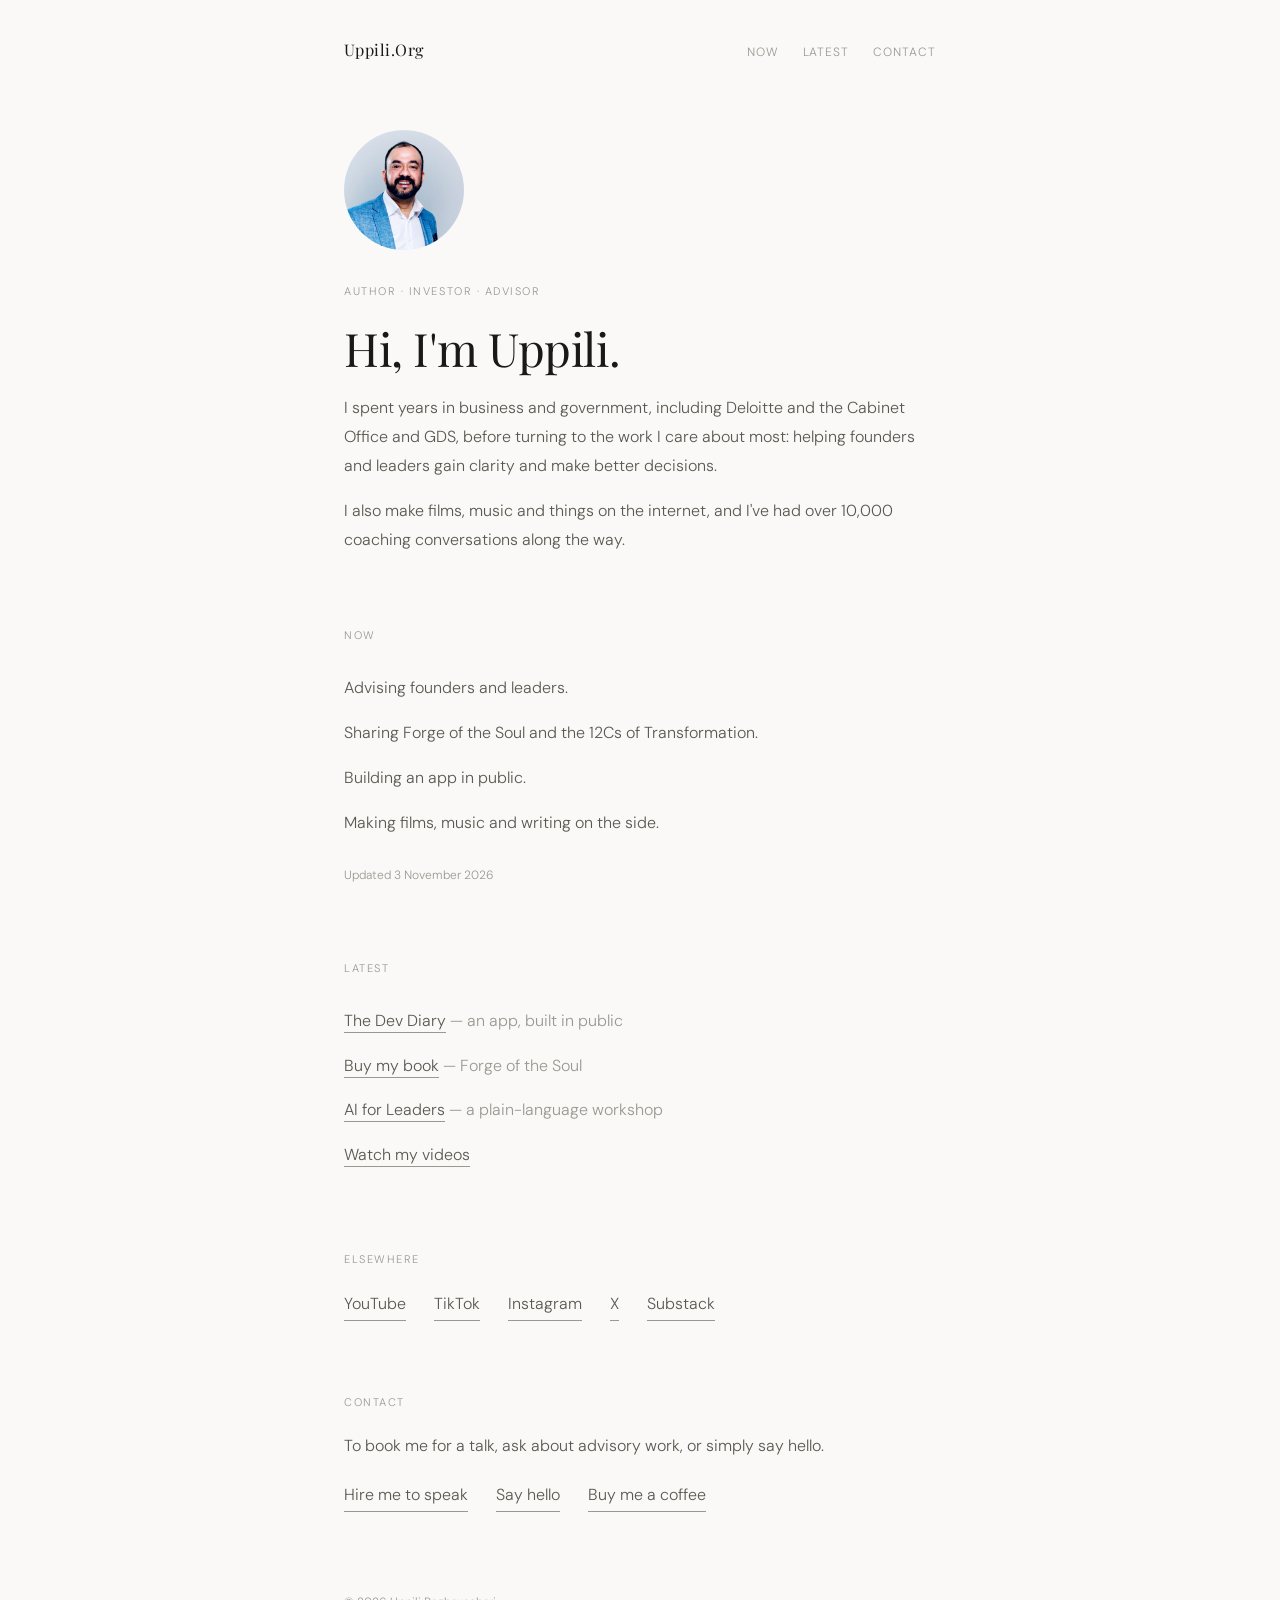
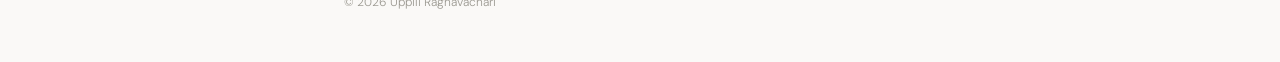
==== commit 9248668e: "Fix photo filename case" ====
--- a/index.html
+++ b/index.html
@@ -100,7 +100,7 @@
 
       <!-- 1. Background brief -->
       <section class="hero">
-        <img class="hero-photo" src="Moi.jpeg" alt="Uppili Raghavachari" />
+        <img class="hero-photo" src="moi.jpeg" alt="Uppili Raghavachari" />
         <p class="label">Author &middot; Investor &middot; Advisor</p>
         <h1>Hi, I'm Uppili.</h1>
         <p class="body">
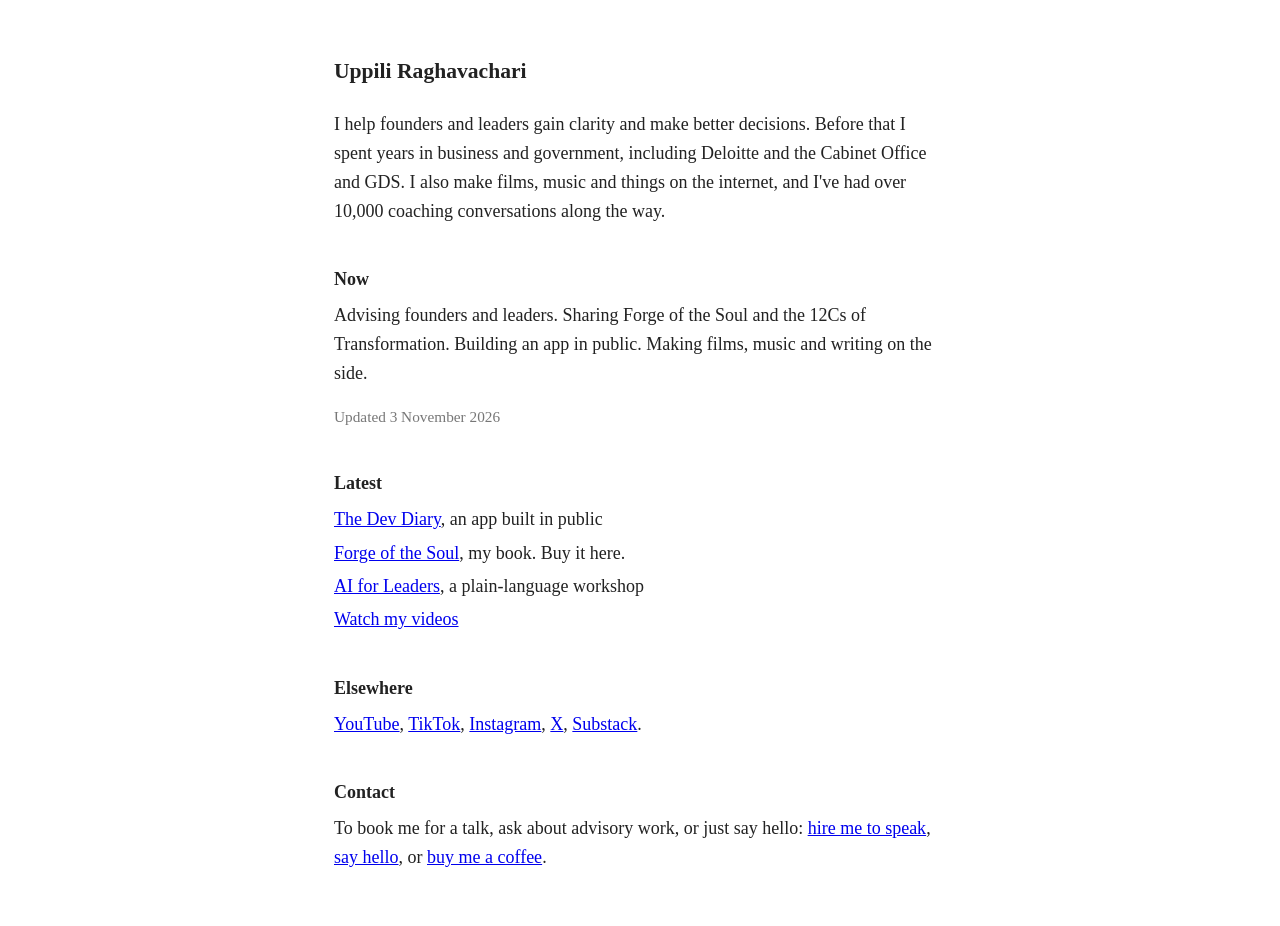
==== commit 91cbbaf0: "Add files via upload" ====
--- a/index.html
+++ b/index.html
@@ -1,168 +1,60 @@
 <!DOCTYPE html>
-<html lang="en">
+<html lang="en-GB">
 <head>
   <meta charset="UTF-8" />
   <meta name="viewport" content="width=device-width, initial-scale=1.0" />
   <title>Uppili Raghavachari</title>
-  <meta name="description" content="Uppili Raghavachari: author, investor and advisor. What I'm doing now, my latest work, and how to reach me." />
+  <meta name="description" content="Uppili Raghavachari. Author, investor and advisor." />
   <meta property="og:title" content="Uppili Raghavachari" />
   <meta property="og:description" content="Author, investor and advisor." />
   <meta property="og:type" content="website" />
   <meta property="og:url" content="https://uppili.org" />
-  <meta name="twitter:card" content="summary_large_image" />
   <link rel="canonical" href="https://uppili.org" />
-  <link rel="preconnect" href="https://fonts.googleapis.com" />
-  <link rel="preconnect" href="https://fonts.gstatic.com" crossorigin />
-  <link href="https://fonts.googleapis.com/css2?family=Playfair+Display:ital,wght@0,400;1,400&family=DM+Sans:opsz,wght@9..40,300;9..40,400&display=swap" rel="stylesheet" />
   <style>
-    *, *::before, *::after { box-sizing: border-box; margin: 0; padding: 0; }
-
-    :root {
-      --bg: #faf9f7;
-      --text: #1a1917;
-      --text-2: #5a5850;
-      --text-3: #9a9890;
-      --line: rgba(26, 25, 23, 0.12);
-      --serif: 'Playfair Display', Georgia, serif;
-      --sans: 'DM Sans', system-ui, sans-serif;
-    }
-
-    html { font-size: 16px; scroll-behavior: smooth; }
-
-    body {
-      background: var(--bg);
-      color: var(--text);
-      font-family: var(--sans);
-      font-weight: 300;
-      line-height: 1.8;
-      -webkit-font-smoothing: antialiased;
-    }
-
-    a { color: inherit; text-decoration: none; }
-    .wrap { max-width: 640px; margin: 0 auto; padding: 0 1.5rem; }
-
-    /* Nav */
-    .nav { padding: 2.25rem 0 0; display: flex; justify-content: space-between; align-items: baseline; }
-    .nav-logo { font-family: var(--serif); font-size: 16px; letter-spacing: 0.03em; }
-    .nav-links { display: flex; gap: 1.5rem; list-style: none; }
-    .nav-links a { font-size: 12px; letter-spacing: 0.08em; text-transform: uppercase; color: var(--text-3); transition: color 0.2s; }
-    .nav-links a:hover { color: var(--text); }
-
-    /* Sections */
-    section { padding: 4.5rem 0 0; }
-    .label { font-size: 11px; letter-spacing: 0.14em; text-transform: uppercase; color: var(--text-3); margin-bottom: 1.25rem; }
-
-    /* Hero */
-    .hero { padding-top: 4rem; animation: fade 0.8s ease both; }
-    .hero-photo { width: 120px; height: 120px; border-radius: 50%; object-fit: cover; object-position: center top; display: block; margin-bottom: 2rem; }
-    h1 { font-family: var(--serif); font-size: clamp(34px, 6vw, 46px); font-weight: 400; line-height: 1.15; letter-spacing: -0.01em; margin-bottom: 1.25rem; }
-    .body { font-size: 16px; color: var(--text-2); }
-    .body + .body { margin-top: 1rem; }
-
-    /* Lists */
-    .quiet { list-style: none; }
-    .quiet li { padding: 0.5rem 0; color: var(--text-2); }
-    .quiet a { border-bottom: 0.5px solid var(--text-3); padding-bottom: 1px; transition: color 0.2s, border-color 0.2s; }
-    .quiet a:hover { color: var(--text); border-color: var(--text); }
-    .quiet .sub { color: var(--text-3); }
-    .updated { font-size: 12px; color: var(--text-3); margin-top: 1.25rem; }
-
-    /* Inline link rows */
-    .inline { display: flex; flex-wrap: wrap; gap: 0.5rem 1.75rem; }
-    .inline a { color: var(--text-2); border-bottom: 0.5px solid var(--text-3); padding-bottom: 1px; transition: color 0.2s, border-color 0.2s; }
-    .inline a:hover { color: var(--text); border-color: var(--text); }
-
-    /* Footer */
-    footer { padding: 5rem 0 3rem; }
-    .copy { font-size: 12px; color: var(--text-3); }
-
-    @keyframes fade { from { opacity: 0; } to { opacity: 1; } }
-
-    @media (max-width: 520px) {
-      .nav { flex-direction: column; gap: 1rem; }
-      section { padding-top: 3.5rem; }
-    }
+    body { font-family: Georgia, "Times New Roman", serif; font-size: 18px; line-height: 1.6; color: #222; background: #fff; max-width: 34em; margin: 3em auto; padding: 0 1.25em; }
+    h1 { font-size: 1.2em; font-weight: bold; margin: 0 0 1em; }
+    h2 { font-size: 1em; font-weight: bold; margin: 2.2em 0 0.4em; }
+    p { margin: 0 0 1em; }
+    ul { list-style: none; margin: 0; padding: 0; }
+    li { margin: 0.25em 0; }
+    a { color: #00e; }
+    a:visited { color: #551a8b; }
+    .small { font-size: 0.85em; color: #777; }
   </style>
 </head>
 <body>
-  <div class="wrap">
 
-    <header class="nav">
-      <a class="nav-logo" href="/">Uppili.Org</a>
-      <ul class="nav-links">
-        <li><a href="#now">Now</a></li>
-        <li><a href="#latest">Latest</a></li>
-        <li><a href="#contact">Contact</a></li>
-      </ul>
-    </header>
+  <h1>Uppili Raghavachari</h1>
 
-    <main>
+  <p>I help founders and leaders gain clarity and make better decisions. Before that I spent years in business and government, including Deloitte and the Cabinet Office and GDS. I also make films, music and things on the internet, and I've had over 10,000 coaching conversations along the way.</p>
 
-      <!-- 1. Background brief -->
-      <section class="hero">
-        <img class="hero-photo" src="moi.jpeg" alt="Uppili Raghavachari" />
-        <p class="label">Author &middot; Investor &middot; Advisor</p>
-        <h1>Hi, I'm Uppili.</h1>
-        <p class="body">
-          I spent years in business and government, including Deloitte and the Cabinet Office and GDS, before turning to the work I care about most: helping founders and leaders gain clarity and make better decisions.
-        </p>
-        <p class="body">
-          I also make films, music and things on the internet, and I've had over 10,000 coaching conversations along the way.
-        </p>
-      </section>
+  <h2>Now</h2>
+  <p>Advising founders and leaders. Sharing Forge of the Soul and the 12Cs of Transformation. Building an app in public. Making films, music and writing on the side.</p>
+  <p class="small">Updated 3 November 2026</p>
 
-      <!-- 2. What I'm doing now -->
-      <section id="now">
-        <p class="label">Now</p>
-        <ul class="quiet">
-          <li>Advising founders and leaders.</li>
-          <li>Sharing Forge of the Soul and the 12Cs of Transformation.</li>
-          <li>Building an app in public.</li>
-          <li>Making films, music and writing on the side.</li>
-        </ul>
-        <p class="updated">Updated 3 November 2026</p>
-      </section>
+  <h2>Latest</h2>
+  <ul>
+    <li><a href="https://uppili.app" target="_blank" rel="noopener">The Dev Diary</a>, an app built in public</li>
+    <li><a href="https://book.forgeofthesoul.com" target="_blank" rel="noopener">Forge of the Soul</a>, my book. Buy it here.</li>
+    <li><a href="https://buy.stripe.com/bJefZg52bbpkfvs771bZe01" target="_blank" rel="noopener">AI for Leaders</a>, a plain-language workshop</li>
+    <li><a href="https://youtube.com/@itsuppili" target="_blank" rel="noopener">Watch my videos</a></li>
+  </ul>
 
-      <!-- 3. Latest work -->
-      <section id="latest">
-        <p class="label">Latest</p>
-        <ul class="quiet">
-          <li><a href="https://uppili.app" target="_blank" rel="noopener">The Dev Diary</a> <span class="sub">&mdash; an app, built in public</span></li>
-          <li><a href="https://book.forgeofthesoul.com" target="_blank" rel="noopener">Buy my book</a> <span class="sub">&mdash; Forge of the Soul</span></li>
-          <li><a href="https://buy.stripe.com/bJefZg52bbpkfvs771bZe01" target="_blank" rel="noopener">AI for Leaders</a> <span class="sub">&mdash; a plain-language workshop</span></li>
-          <li><a href="https://youtube.com/@itsuppili" target="_blank" rel="noopener">Watch my videos</a></li>
-        </ul>
-      </section>
+  <h2>Elsewhere</h2>
+  <p>
+    <a href="https://youtube.com/@itsuppili" target="_blank" rel="noopener">YouTube</a>,
+    <a href="https://www.tiktok.com/@itsuppili" target="_blank" rel="noopener">TikTok</a>,
+    <a href="https://instagram.com/itsuppili" target="_blank" rel="noopener">Instagram</a>,
+    <a href="https://x.com/itsuppili" target="_blank" rel="noopener">X</a>,
+    <a href="https://itsuppili.substack.com" target="_blank" rel="noopener">Substack</a>.
+  </p>
 
-      <!-- 4. Socials -->
-      <section id="socials">
-        <p class="label">Elsewhere</p>
-        <div class="inline">
-          <a href="https://youtube.com/@itsuppili" target="_blank" rel="noopener">YouTube</a>
-          <a href="https://www.tiktok.com/@itsuppili" target="_blank" rel="noopener">TikTok</a>
-          <a href="https://instagram.com/itsuppili" target="_blank" rel="noopener">Instagram</a>
-          <a href="https://x.com/itsuppili" target="_blank" rel="noopener">X</a>
-          <a href="https://itsuppili.substack.com" target="_blank" rel="noopener">Substack</a>
-        </div>
-      </section>
+  <h2>Contact</h2>
+  <p>To book me for a talk, ask about advisory work, or just say hello:
+    <a href="https://unrealised.co.uk" target="_blank" rel="noopener">hire me to speak</a>,
+    <a href="https://x.com/itsuppili" target="_blank" rel="noopener">say hello</a>, or
+    <a href="https://ko-fi.com/uppili" target="_blank" rel="noopener">buy me a coffee</a>.
+  </p>
 
-      <!-- 5. Contact -->
-      <section id="contact">
-        <p class="label">Contact</p>
-        <p class="body">To book me for a talk, ask about advisory work, or simply say hello.</p>
-        <div class="inline" style="margin-top: 1.25rem;">
-          <a href="https://unrealised.co.uk" target="_blank" rel="noopener">Hire me to speak</a>
-          <a href="https://x.com/itsuppili" target="_blank" rel="noopener">Say hello</a>
-          <a href="https://ko-fi.com/uppili" target="_blank" rel="noopener">Buy me a coffee</a>
-        </div>
-      </section>
-
-    </main>
-
-    <footer>
-      <p class="copy">&copy; 2026 Uppili Raghavachari</p>
-    </footer>
-
-  </div>
 </body>
 </html>
